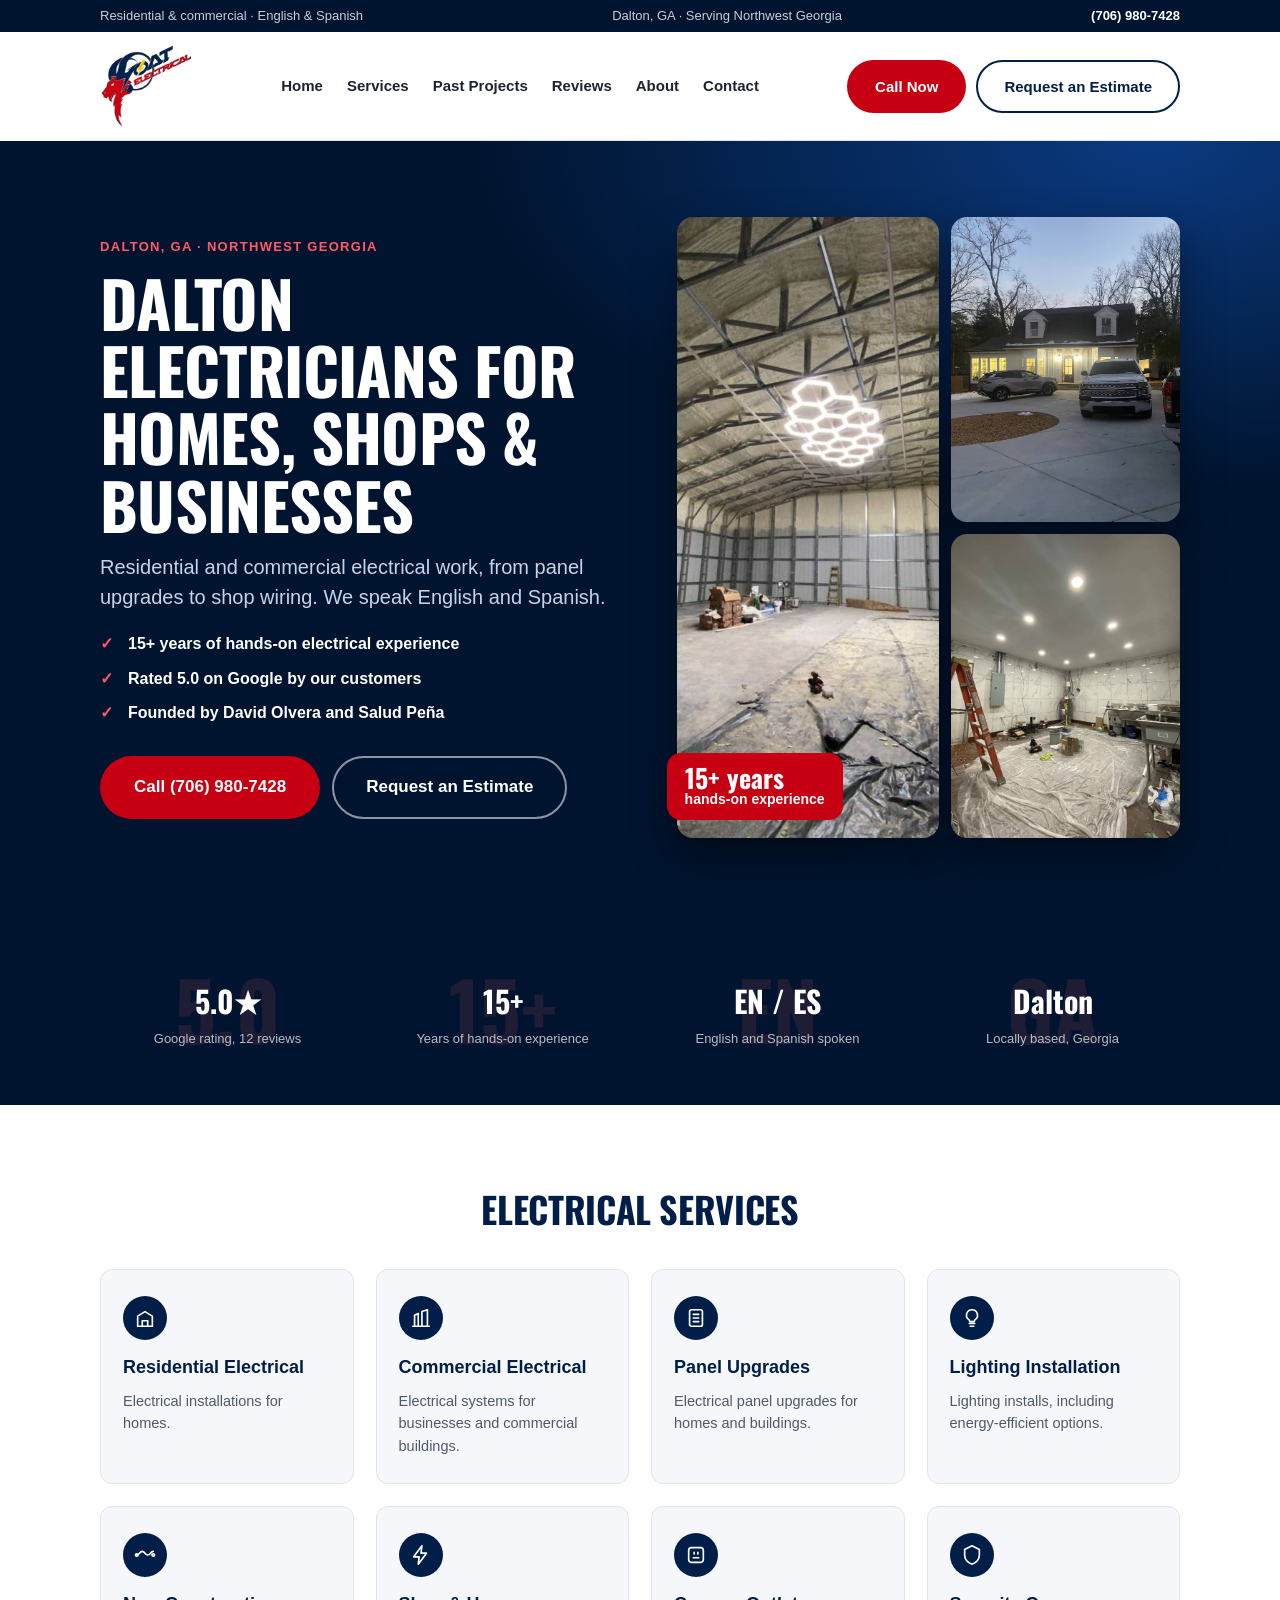
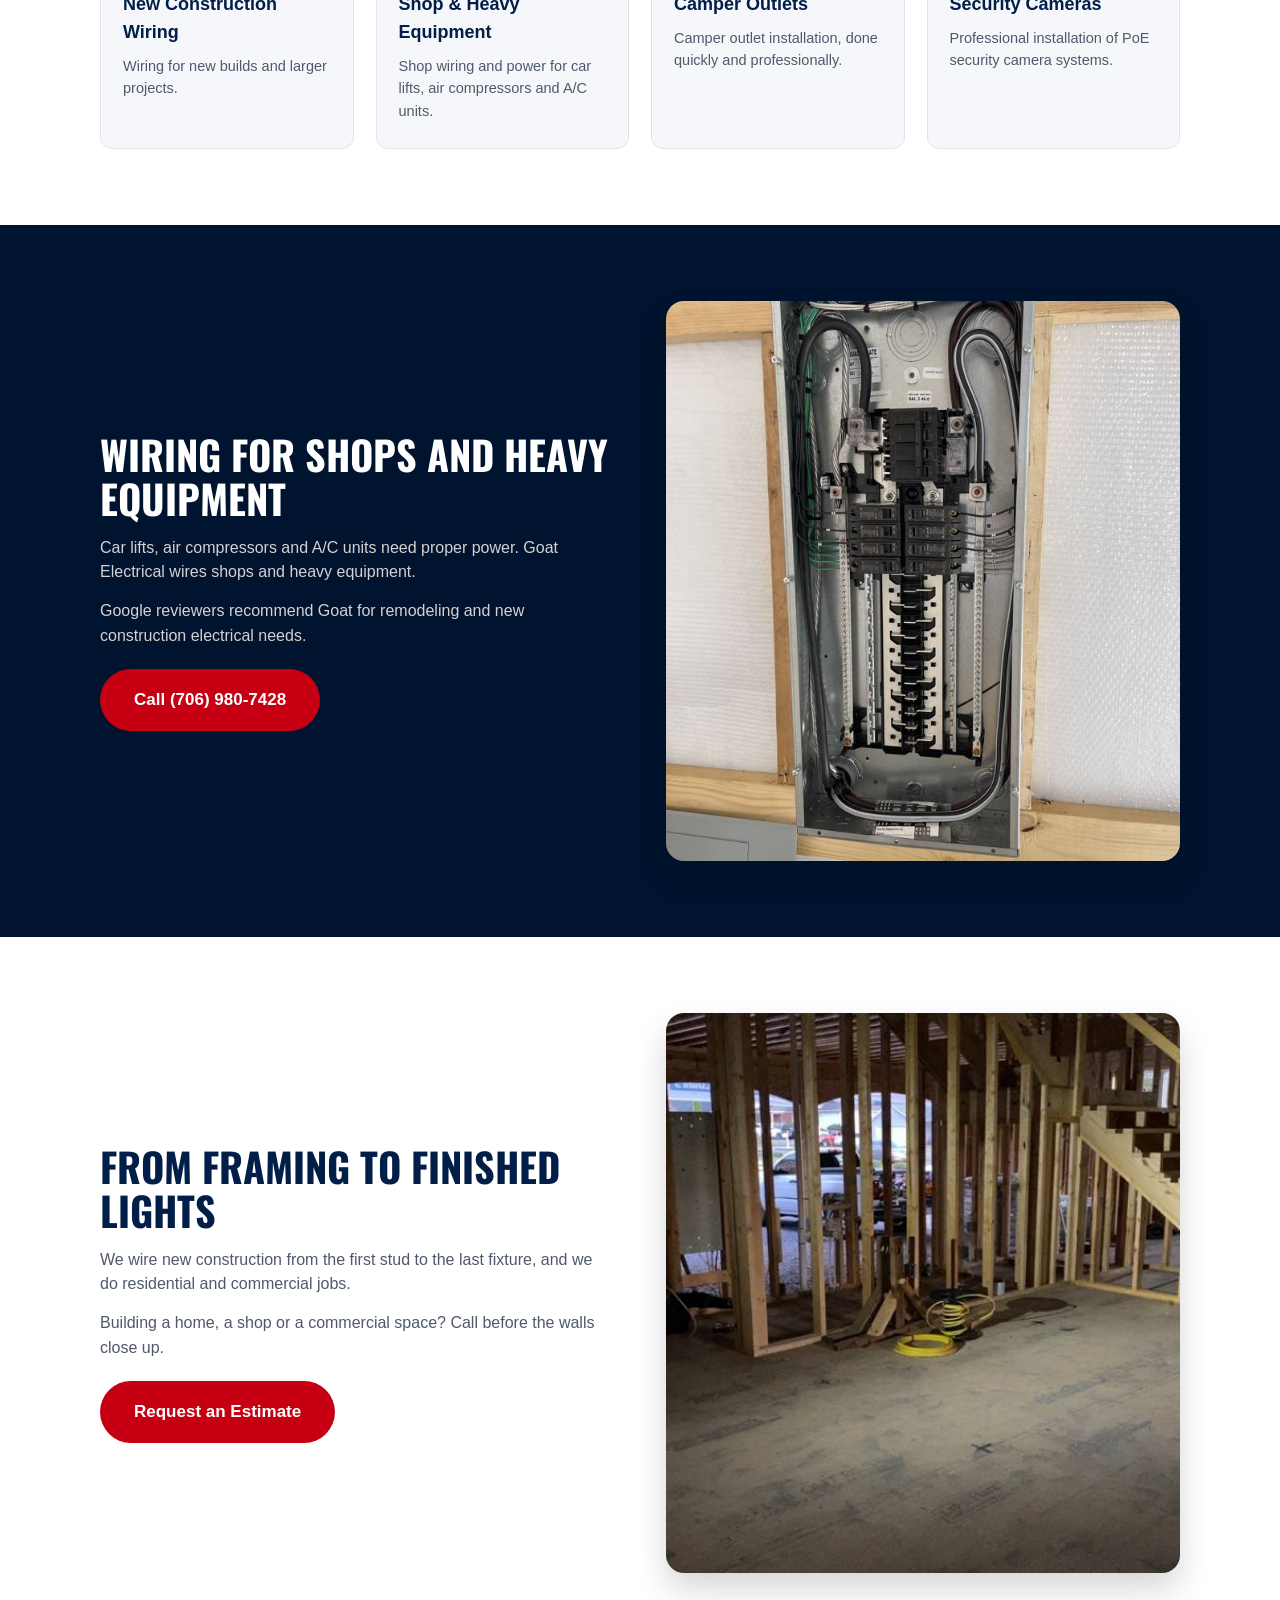
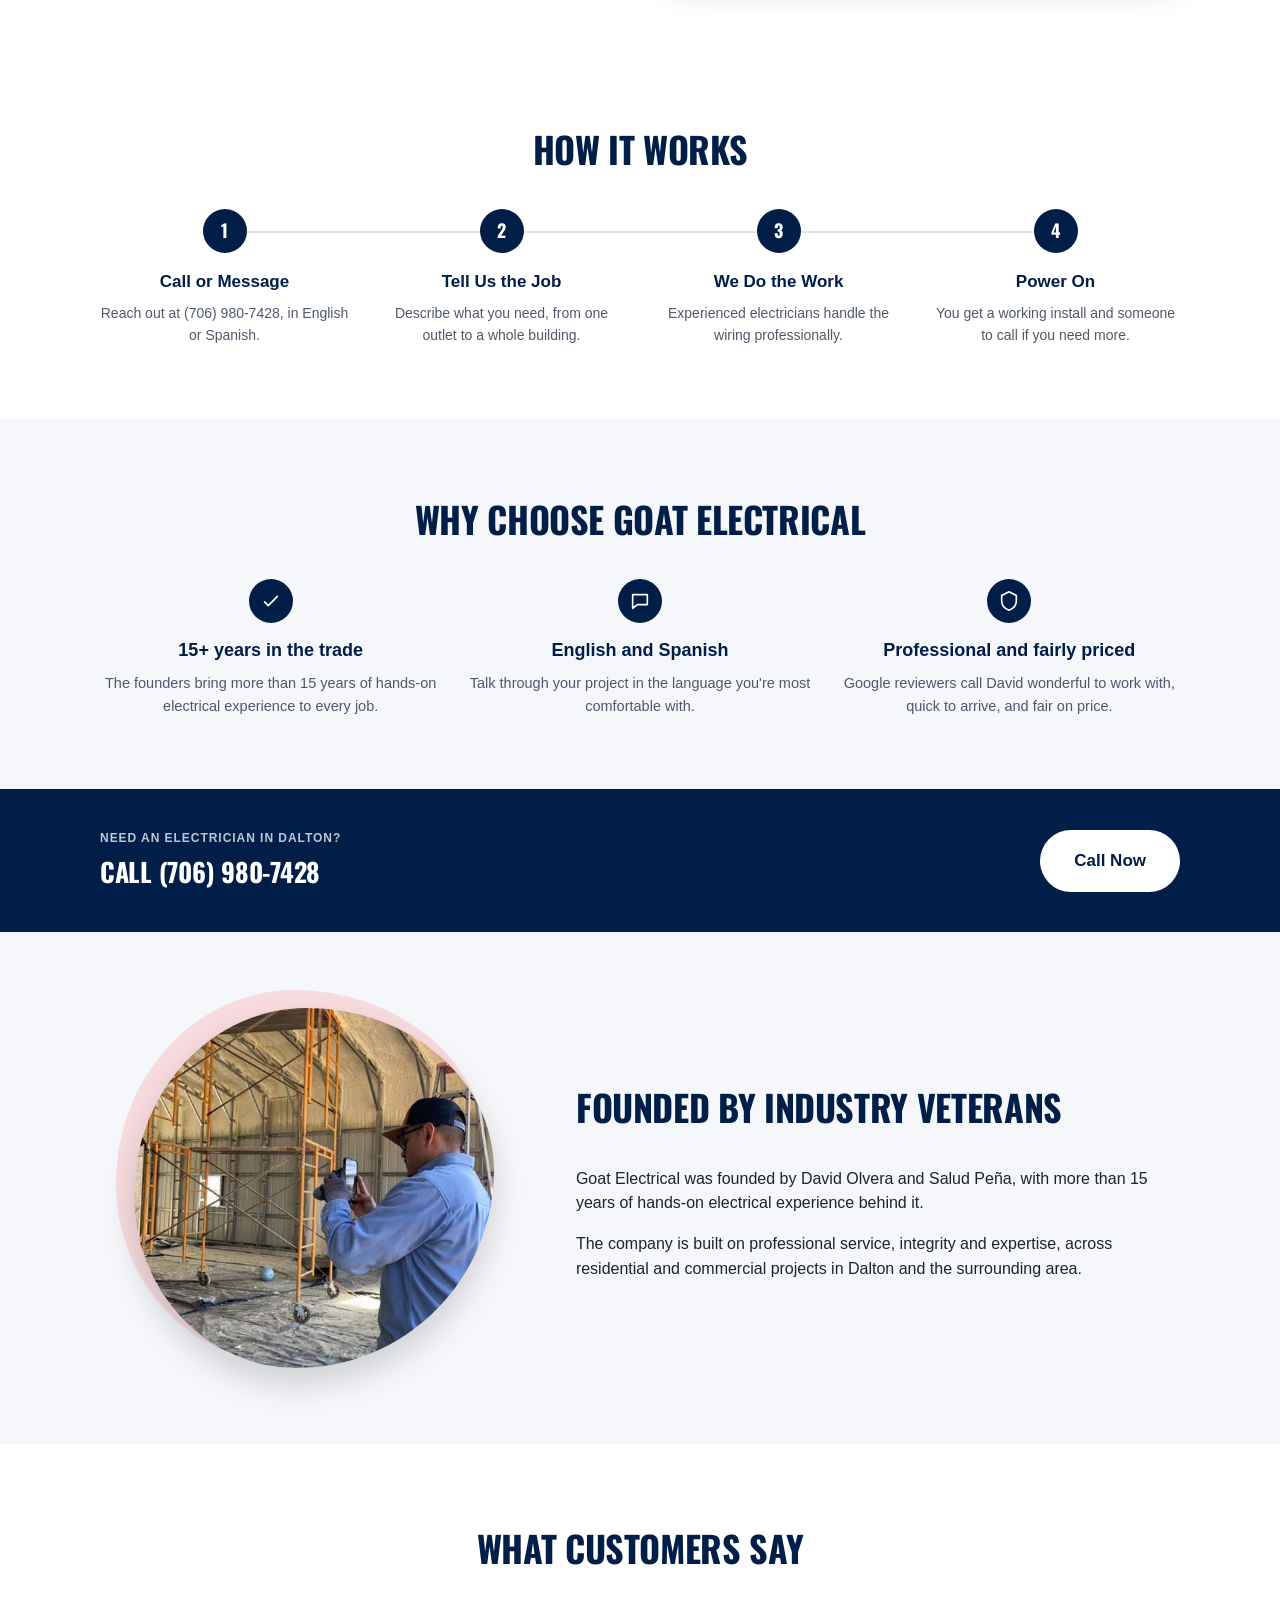
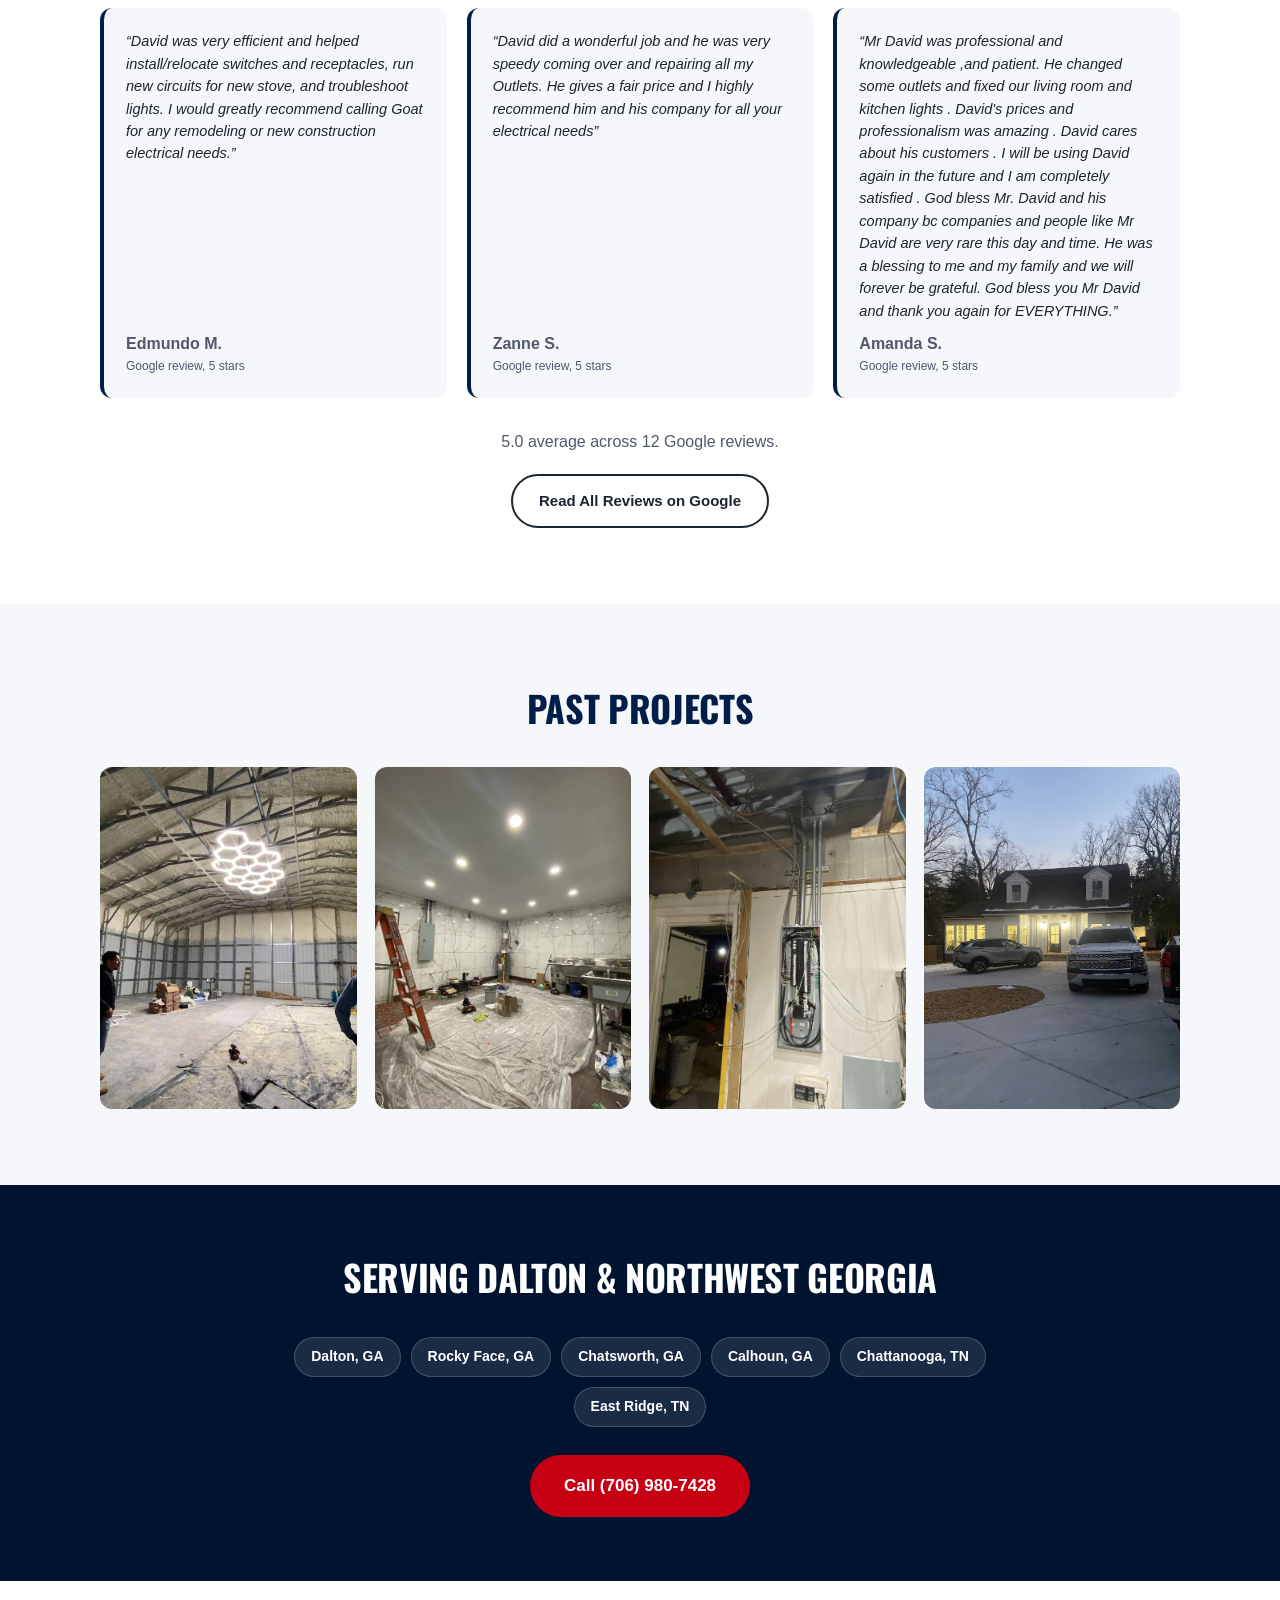
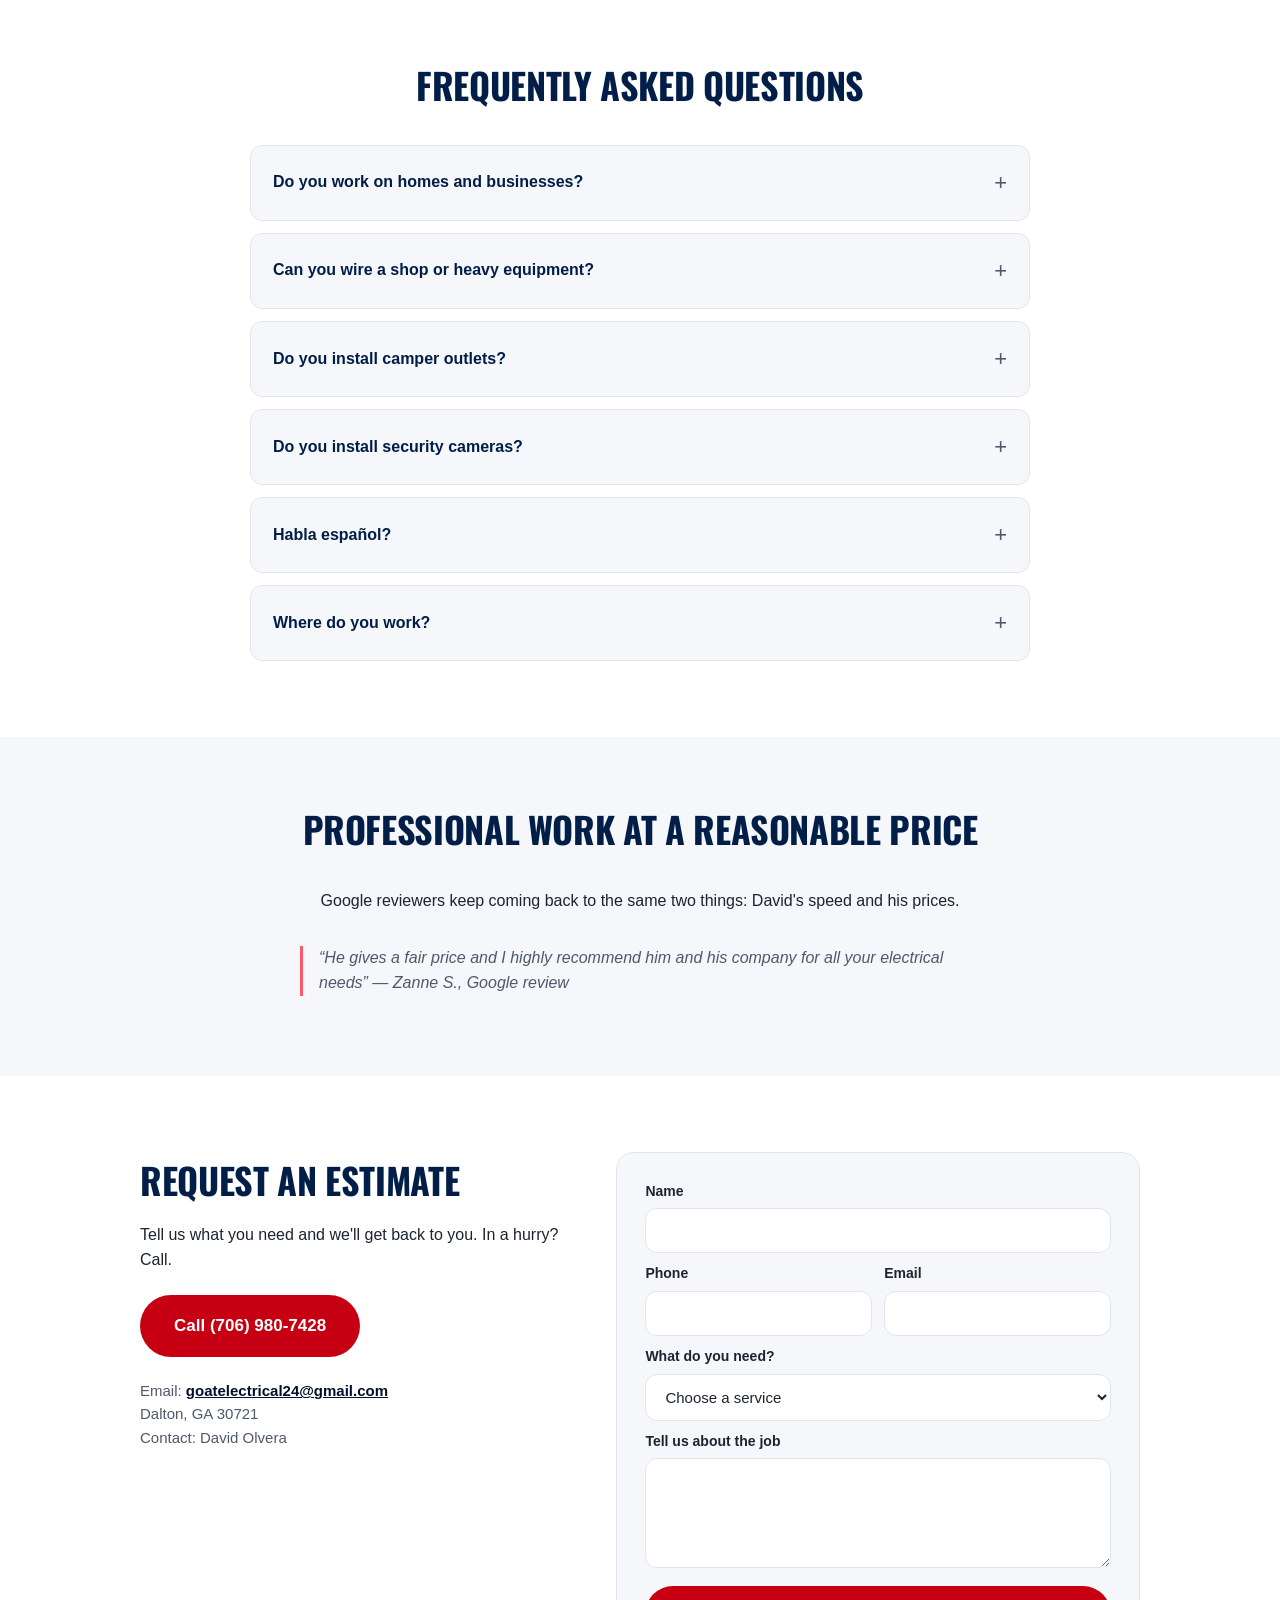
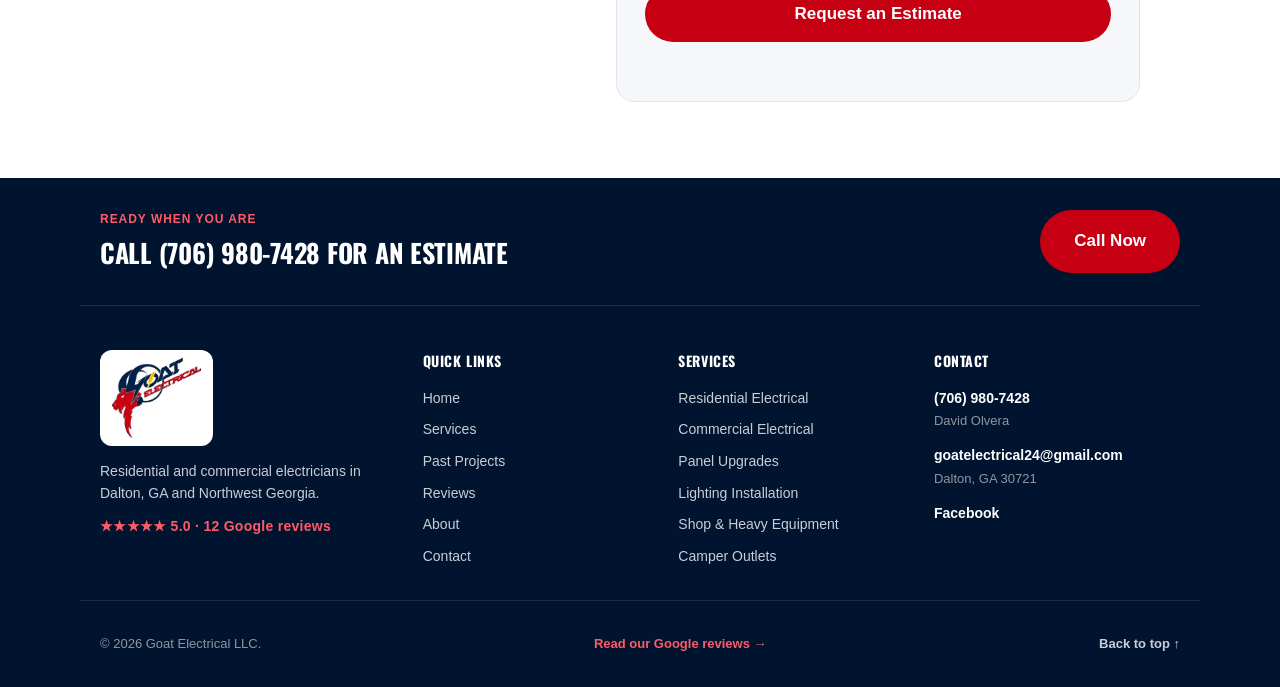
==== index.src.html @ 51638b61 "Free homepage rebuild for Goat Electrical (Dalton, GA) Co-Authored-By: Claude Sonnet 5 <noreply@anth" ====
<!DOCTYPE html>
<html lang="en">
<head>
<meta charset="UTF-8">
<meta name="viewport" content="width=device-width, initial-scale=1.0">
<title>Electrician in Dalton, GA | Goat Electrical</title>
<meta name="description" content="Residential and commercial electricians in Dalton, GA. Panel upgrades, shop wiring, lighting, camper outlets and more. English and Spanish. Call (706) 980-7428.">
<meta name="robots" content="index, follow">
<meta name="theme-color" content="#001e48">
<meta property="og:type" content="website">
<meta property="og:site_name" content="Goat Electrical">
<meta property="og:title" content="Electrician in Dalton, GA | Goat Electrical">
<meta property="og:description" content="Residential and commercial electrical work across Northwest Georgia, from panel upgrades to shop wiring. English and Spanish.">
<meta property="og:locale" content="en_US">
<meta name="twitter:card" content="summary_large_image">
<meta name="twitter:title" content="Electrician in Dalton, GA | Goat Electrical">
<meta name="twitter:description" content="Panel upgrades, shop wiring, lighting and camper outlets in Dalton, GA. Call (706) 980-7428.">
<!-- TODO before launch: add <link rel="canonical">, og:url, and og:image / twitter:image once the live domain and a hosted preview image exist. -->
<link rel="icon" href="data:image/svg+xml,%3Csvg xmlns='http://www.w3.org/2000/svg' viewBox='0 0 24 24'%3E%3Crect width='24' height='24' rx='5' fill='%23001e48'/%3E%3Cpath fill='%23c60012' d='M13.5 3 6 13.5h5L10 21l8-11h-5.2z'/%3E%3C/svg%3E">
<link rel="preconnect" href="https://fonts.googleapis.com">
<link rel="preconnect" href="https://fonts.gstatic.com" crossorigin>
<link href="https://fonts.googleapis.com/css2?family=Oswald:wght@500;700&display=swap" rel="stylesheet">
<link rel="stylesheet" href="styles.css">
<script type="application/ld+json">
{
  "@context": "https://schema.org",
  "@type": "Electrician",
  "name": "Goat Electrical LLC",
  "telephone": "+1-706-980-7428",
  "email": "goatelectrical24@gmail.com",
  "address": { "@type": "PostalAddress", "addressLocality": "Dalton", "addressRegion": "GA", "postalCode": "30721", "addressCountry": "US" },
  "areaServed": ["Dalton, GA", "Chatsworth, GA", "Calhoun, GA", "Rocky Face, GA", "Chattanooga, TN", "East Ridge, TN"],
  "founder": [{ "@type": "Person", "name": "David Olvera" }, { "@type": "Person", "name": "Salud Peña" }],
  "knowsLanguage": ["en", "es"],
  "sameAs": ["https://www.facebook.com/p/Goat-Electrical-61579365080528/"],
  "aggregateRating": { "@type": "AggregateRating", "ratingValue": "5.0", "reviewCount": "12", "bestRating": "5" },
  "review": [
    { "@type": "Review", "author": { "@type": "Person", "name": "Edmundo Miranda" }, "reviewRating": { "@type": "Rating", "ratingValue": "5" }, "reviewBody": "David was very efficient and helped install/relocate switches and receptacles, run new circuits for new stove, and troubleshoot lights. I would greatly recommend calling Goat for any remodeling or new construction electrical needs." },
    { "@type": "Review", "author": { "@type": "Person", "name": "Zanne Stone" }, "reviewRating": { "@type": "Rating", "ratingValue": "5" }, "reviewBody": "David did a wonderful job and he was very speedy coming over and repairing all my Outlets. He gives a fair price and I highly recommend him and his company for all your electrical needs" },
    { "@type": "Review", "author": { "@type": "Person", "name": "Amanda Stafford" }, "reviewRating": { "@type": "Rating", "ratingValue": "5" }, "reviewBody": "Mr David was professional and knowledgeable ,and patient. He changed some outlets and fixed our living room and kitchen lights . David's prices and professionalism was amazing . David cares about his customers . I will be using David again in the future and I am completely satisfied . God bless Mr. David and his company bc companies and people like Mr David are very rare this day and time. He was a blessing to me and my family and we will forever be grateful. God bless you Mr David and thank you again for EVERYTHING." }
  ]
}
</script>
</head>
<body>

<a class="skip-link" href="#main">Skip to main content</a>

<header class="site-header" id="site-header">
  <div class="topbar">
    <div class="wrap topbar-inner">
      <span class="topbar-item">Residential &amp; commercial &middot; English &amp; Spanish</span>
      <span class="topbar-item">Dalton, GA &middot; Serving Northwest Georgia</span>
      <a class="topbar-item topbar-phone" href="tel:+17069807428">(706) 980-7428</a>
    </div>
  </div>
  <div class="wrap main-nav">
    <a class="logo" href="#main" aria-label="Goat Electrical, home">
      <img src="assets/logo.jpg" width="520" height="469" alt="Goat Electrical logo">
    </a>
    <nav aria-label="Primary">
      <ul class="nav-links">
        <li><a href="#main">Home</a></li>
        <li><a href="#services">Services</a></li>
        <li><a href="#work">Past Projects</a></li>
        <li><a href="#reviews">Reviews</a></li>
        <li><a href="#about">About</a></li>
        <li><a href="#contact">Contact</a></li>
      </ul>
    </nav>
    <div class="nav-ctas">
      <a class="btn btn-primary" href="tel:+17069807428">Call Now</a>
      <a class="btn btn-outline" href="#contact">Request an Estimate</a>
    </div>
    <button type="button" class="menu-toggle" id="menu-toggle" aria-expanded="false" aria-controls="mobile-menu" aria-label="Open menu">
      <span></span><span></span><span></span>
    </button>
    <div class="mobile-menu" id="mobile-menu">
      <ul class="mobile-menu-links">
        <li><a href="#main">Home</a></li>
        <li><a href="#services">Services</a></li>
        <li><a href="#work">Past Projects</a></li>
        <li><a href="#reviews">Reviews</a></li>
        <li><a href="#about">About</a></li>
        <li><a href="#contact">Contact</a></li>
      </ul>
      <div class="mobile-menu-ctas">
        <a class="btn btn-primary" href="tel:+17069807428">Call Now</a>
        <a class="btn btn-outline" href="#contact">Request an Estimate</a>
      </div>
    </div>
  </div>
</header>

<main id="main">

  <section class="hero">
    <div class="wrap hero-inner">
      <div class="hero-copy">
        <p class="eyebrow">Dalton, GA &middot; Northwest Georgia</p>
        <h1>Dalton Electricians for Homes, Shops &amp; Businesses <span class="h1-sub">Residential and commercial electrical work, from panel upgrades to shop wiring. We speak English and Spanish.</span></h1>
        <ul class="trust-bullets">
          <li>15+ years of hands-on electrical experience</li>
          <li>Rated 5.0 on Google by our customers</li>
          <li>Founded by David Olvera and Salud Peña</li>
        </ul>
        <div class="hero-ctas">
          <a class="btn btn-accent btn-lg" href="tel:+17069807428">Call (706) 980-7428</a>
          <a class="btn btn-outline btn-lg" href="#contact">Request an Estimate</a>
        </div>
      </div>
      <div class="hero-media">
        <!-- Photos from the business's own website (goatelectrical.net). -->
        <div class="triptych">
          <img src="assets/hero-hex-lights.jpg" width="450" height="800" fetchpriority="high" alt="Large steel-framed building with a hexagon LED light fixture hanging from the ceiling">
          <img src="assets/hero-house.jpg" width="450" height="600" alt="House lit up at dusk with vehicles in the driveway">
          <img src="assets/hero-recessed.jpg" width="450" height="600" alt="Newly finished room with a row of recessed ceiling lights">
        </div>
        <div class="hero-badge"><span>15+ years</span>hands-on experience</div>
      </div>
    </div>
  </section>

  <section class="stats-bar" aria-label="Trust indicators">
    <div class="wrap stats-grid">
      <div class="stat reveal" data-ghost="5.0">
        <span class="stat-value">5.0&#9733;</span>
        <span class="stat-label">Google rating, 12 reviews</span>
      </div>
      <div class="stat reveal" data-ghost="15+">
        <span class="stat-value">15+</span>
        <span class="stat-label">Years of hands-on experience</span>
      </div>
      <div class="stat reveal" data-ghost="EN">
        <span class="stat-value">EN / ES</span>
        <span class="stat-label">English and Spanish spoken</span>
      </div>
      <div class="stat reveal" data-ghost="GA">
        <span class="stat-value">Dalton</span>
        <span class="stat-label">Locally based, Georgia</span>
      </div>
    </div>
  </section>

  <section id="services" class="services">
    <div class="wrap">
      <h2 class="reveal">Electrical Services</h2>
      <div class="services-grid four">
        <div class="service-card reveal">
          <span class="service-icon" aria-hidden="true"><svg viewBox="0 0 24 24" stroke-width="1.8"><path d="M4 21V10l8-5 8 5v11" stroke-linecap="round" stroke-linejoin="round"/><path d="M9 21v-6h6v6M4 21h16" stroke-linecap="round" stroke-linejoin="round"/></svg></span>
          <h3>Residential Electrical</h3>
          <p>Electrical installations for homes.</p>
        </div>
        <div class="service-card reveal">
          <span class="service-icon" aria-hidden="true"><svg viewBox="0 0 24 24" stroke-width="1.8"><path d="M3 21h18M5 21V9l4-2v14M13 21V5l6-2v18M9 12h.01M9 16h.01" stroke-linecap="round" stroke-linejoin="round"/></svg></span>
          <h3>Commercial Electrical</h3>
          <p>Electrical systems for businesses and commercial buildings.</p>
        </div>
        <div class="service-card reveal">
          <span class="service-icon" aria-hidden="true"><svg viewBox="0 0 24 24" stroke-width="1.8"><rect x="5" y="3" width="14" height="18" rx="2"/><path d="M9 8h6M9 12h6M9 16h6" stroke-linecap="round"/></svg></span>
          <h3>Panel Upgrades</h3>
          <p>Electrical panel upgrades for homes and buildings.</p>
        </div>
        <div class="service-card reveal">
          <span class="service-icon" aria-hidden="true"><svg viewBox="0 0 24 24" stroke-width="1.8"><path d="M9 18h6M10 21h4M12 3a6 6 0 0 0-3.6 10.8c.6.45 1.1 1.2 1.2 2.2h4.8c.1-1 .6-1.75 1.2-2.2A6 6 0 0 0 12 3Z" stroke-linecap="round" stroke-linejoin="round"/></svg></span>
          <h3>Lighting Installation</h3>
          <p>Lighting installs, including energy-efficient options.</p>
        </div>
        <div class="service-card reveal">
          <span class="service-icon" aria-hidden="true"><svg viewBox="0 0 24 24" stroke-width="1.8"><path d="M3 12c3 0 3-4 6-4s3 4 6 4 3-4 6-4" stroke-linecap="round" stroke-linejoin="round"/><circle cx="3" cy="12" r="1.4"/><circle cx="21" cy="12" r="1.4"/></svg></span>
          <h3>New Construction Wiring</h3>
          <p>Wiring for new builds and larger projects.</p>
        </div>
        <div class="service-card reveal">
          <span class="service-icon" aria-hidden="true"><svg viewBox="0 0 24 24" stroke-width="1.8"><path d="M13 2 4 14h6l-1 8 9-12h-6l1-8z" stroke-linecap="round" stroke-linejoin="round"/></svg></span>
          <h3>Shop &amp; Heavy Equipment</h3>
          <p>Shop wiring and power for car lifts, air compressors and A/C units.</p>
        </div>
        <div class="service-card reveal">
          <span class="service-icon" aria-hidden="true"><svg viewBox="0 0 24 24" stroke-width="1.8"><rect x="4" y="4" width="16" height="16" rx="3"/><path d="M10 9v2M14 9v2M9 15h6" stroke-linecap="round"/></svg></span>
          <h3>Camper Outlets</h3>
          <p>Camper outlet installation, done quickly and professionally.</p>
        </div>
        <div class="service-card reveal">
          <span class="service-icon" aria-hidden="true"><svg viewBox="0 0 24 24" stroke-width="1.8"><path d="M12 2 4 6v6c0 5 3.4 8.4 8 10 4.6-1.6 8-5 8-10V6l-8-4Z" stroke-linejoin="round"/></svg></span>
          <h3>Security Cameras</h3>
          <p>Professional installation of PoE security camera systems.</p>
        </div>
      </div>
    </div>
  </section>

  <section class="feature dark">
    <div class="wrap feature-inner">
      <div class="reveal">
        <h2>Wiring for shops and heavy equipment</h2>
        <p>Car lifts, air compressors and A/C units need proper power. Goat Electrical wires shops and heavy equipment.</p>
        <p>Google reviewers recommend Goat for remodeling and new construction electrical needs.</p>
        <a class="btn btn-accent btn-lg" href="tel:+17069807428">Call (706) 980-7428</a>
      </div>
      <div class="feature-media reveal">
        <img class="photo" src="assets/panel.jpg" width="450" height="600" alt="Opened electrical panel with organized wiring mounted on wood framing" loading="lazy">
      </div>
    </div>
  </section>

  <section class="feature flip">
    <div class="wrap feature-inner">
      <div class="reveal">
        <h2>From framing to finished lights</h2>
        <p>We wire new construction from the first stud to the last fixture, and we do residential and commercial jobs.</p>
        <p>Building a home, a shop or a commercial space? Call before the walls close up.</p>
        <a class="btn btn-primary btn-lg" href="#contact">Request an Estimate</a>
      </div>
      <div class="feature-media reveal">
        <img class="photo" src="assets/framing.jpg" width="450" height="800" alt="Open wood framing of a new building before electrical and drywall" loading="lazy">
      </div>
    </div>
  </section>

  <section class="process">
    <div class="wrap">
      <h2 class="reveal">How It Works</h2>
      <div class="process-grid">
        <div class="process-step reveal">
          <span class="process-num">1</span>
          <h3>Call or Message</h3>
          <p>Reach out at (706) 980-7428, in English or Spanish.</p>
        </div>
        <div class="process-step reveal">
          <span class="process-num">2</span>
          <h3>Tell Us the Job</h3>
          <p>Describe what you need, from one outlet to a whole building.</p>
        </div>
        <div class="process-step reveal">
          <span class="process-num">3</span>
          <h3>We Do the Work</h3>
          <p>Experienced electricians handle the wiring professionally.</p>
        </div>
        <div class="process-step reveal">
          <span class="process-num">4</span>
          <h3>Power On</h3>
          <p>You get a working install and someone to call if you need more.</p>
        </div>
      </div>
    </div>
  </section>

  <section class="why-us">
    <div class="wrap">
      <h2 class="reveal">Why Choose Goat Electrical</h2>
      <div class="why-us-grid">
        <div class="why-us-item reveal">
          <span class="service-icon" aria-hidden="true"><svg viewBox="0 0 24 24" stroke-width="1.8"><path d="m5 13 4 4L19 7" stroke-linecap="round" stroke-linejoin="round"/></svg></span>
          <h3>15+ years in the trade</h3>
          <p>The founders bring more than 15 years of hands-on electrical experience to every job.</p>
        </div>
        <div class="why-us-item reveal">
          <span class="service-icon" aria-hidden="true"><svg viewBox="0 0 24 24" stroke-width="1.8"><path d="M4 5h16v11H9l-5 4V5Z" stroke-linejoin="round"/></svg></span>
          <h3>English and Spanish</h3>
          <p>Talk through your project in the language you're most comfortable with.</p>
        </div>
        <div class="why-us-item reveal">
          <span class="service-icon" aria-hidden="true"><svg viewBox="0 0 24 24" stroke-width="1.8"><path d="M12 2 4 6v6c0 5 3.4 8.4 8 10 4.6-1.6 8-5 8-10V6l-8-4Z" stroke-linejoin="round"/></svg></span>
          <h3>Professional and fairly priced</h3>
          <p>Google reviewers call David wonderful to work with, quick to arrive, and fair on price.</p>
        </div>
      </div>
    </div>
  </section>

  <section class="cta-banner">
    <div class="wrap cta-banner-inner">
      <div>
        <p class="cta-banner-eyebrow">Need an electrician in Dalton?</p>
        <h3>Call (706) 980-7428</h3>
      </div>
      <a class="btn btn-primary btn-lg" href="tel:+17069807428">Call Now</a>
    </div>
  </section>

  <section id="about" class="about">
    <div class="wrap about-inner">
      <div class="about-media">
        <img class="stock-photo" src="assets/worker.jpg" width="450" height="800" alt="Electrician in a blue work shirt taking a photo inside a large steel building under construction" loading="lazy">
      </div>
      <div class="about-copy reveal">
        <h2>Founded by industry veterans</h2>
        <p>Goat Electrical was founded by David Olvera and Salud Peña, with more than 15 years of hands-on electrical experience behind it.</p>
        <p>The company is built on professional service, integrity and expertise, across residential and commercial projects in Dalton and the surrounding area.</p>
      </div>
    </div>
  </section>

  <section id="reviews" class="testimonials">
    <div class="wrap">
      <h2 class="reveal">What Customers Say</h2>
      <div class="testimonial-grid">
        <blockquote class="testimonial reveal">
          <p>&ldquo;David was very efficient and helped install/relocate switches and receptacles, run new circuits for new stove, and troubleshoot lights. I would greatly recommend calling Goat for any remodeling or new construction electrical needs.&rdquo;</p>
          <cite>Edmundo M. <span>Google review, 5 stars</span></cite>
        </blockquote>
        <blockquote class="testimonial reveal">
          <p>&ldquo;David did a wonderful job and he was very speedy coming over and repairing all my Outlets. He gives a fair price and I highly recommend him and his company for all your electrical needs&rdquo;</p>
          <cite>Zanne S. <span>Google review, 5 stars</span></cite>
        </blockquote>
        <blockquote class="testimonial reveal">
          <p>&ldquo;Mr David was professional and knowledgeable ,and patient. He changed some outlets and fixed our living room and kitchen lights . David's prices and professionalism was amazing . David cares about his customers . I will be using David again in the future and I am completely satisfied . God bless Mr. David and his company bc companies and people like Mr David are very rare this day and time. He was a blessing to me and my family and we will forever be grateful. God bless you Mr David and thank you again for EVERYTHING.&rdquo;</p>
          <cite>Amanda S. <span>Google review, 5 stars</span></cite>
        </blockquote>
      </div>
      <p class="reveal" style="margin:0 0 20px;color:var(--color-text-muted)">5.0 average across 12 Google reviews.</p>
      <a class="btn btn-outline" href="https://share.google/ODbseLO0ahwHXa8di" target="_blank" rel="noopener">Read All Reviews on Google</a>
    </div>
  </section>

  <section id="work" class="gallery">
    <div class="wrap">
      <h2 class="reveal">Past Projects</h2>
      <div class="gallery-grid g4" id="gallery">
        <!-- Photos from the business's own website. Add newer job photos as they come in. -->
        <button type="button" class="gallery-btn reveal" aria-label="Enlarge photo: hexagon LED lighting in a steel building"><img src="assets/hero-hex-lights.jpg" width="450" height="800" alt="Large steel-framed building with a hexagon LED light fixture hanging from the ceiling" loading="lazy"></button>
        <button type="button" class="gallery-btn reveal" aria-label="Enlarge photo: recessed lighting in a finished room"><img src="assets/hero-recessed.jpg" width="450" height="600" alt="Newly finished room with a row of recessed ceiling lights" loading="lazy"></button>
        <button type="button" class="gallery-btn reveal" aria-label="Enlarge photo: electrical panel with conduit"><img src="assets/panel-conduit.jpg" width="450" height="600" alt="Electrical panel with conduit runs on a wall in a building under construction" loading="lazy"></button>
        <button type="button" class="gallery-btn reveal" aria-label="Enlarge photo: house lit at dusk"><img src="assets/hero-house.jpg" width="450" height="600" alt="House lit up at dusk with vehicles in the driveway" loading="lazy"></button>
      </div>
    </div>
  </section>

  <section id="service-area" class="service-area">
    <div class="wrap">
      <h2 class="reveal">Serving Dalton &amp; Northwest Georgia</h2>
      <ul class="area-list">
        <li>Dalton, GA</li>
        <li>Rocky Face, GA</li>
        <li>Chatsworth, GA</li>
        <li>Calhoun, GA</li>
        <li>Chattanooga, TN</li>
        <li>East Ridge, TN</li>
      </ul>
      <a class="btn btn-accent btn-lg" href="tel:+17069807428">Call (706) 980-7428</a>
    </div>
  </section>

  <section class="faq">
    <div class="wrap">
      <h2 class="reveal">Frequently Asked Questions</h2>
      <div class="faq-list">
        <details class="faq-item reveal">
          <summary>Do you work on homes and businesses?</summary>
          <p>Yes. Goat Electrical does both residential and commercial electrical work.</p>
        </details>
        <details class="faq-item reveal">
          <summary>Can you wire a shop or heavy equipment?</summary>
          <p>Yes. We wire shops and heavy equipment such as car lifts, air compressors and A/C units.</p>
        </details>
        <details class="faq-item reveal">
          <summary>Do you install camper outlets?</summary>
          <p>Yes. Camper outlet installation is one of our services.</p>
        </details>
        <details class="faq-item reveal">
          <summary>Do you install security cameras?</summary>
          <p>Yes. We install PoE (Power over Ethernet) security camera systems, which give the cameras steady power and a solid network connection.</p>
        </details>
        <details class="faq-item reveal">
          <summary>Habla espa&ntilde;ol?</summary>
          <p>S&iacute;. We speak English and Spanish. Call (706) 980-7428.</p>
        </details>
        <details class="faq-item reveal">
          <summary>Where do you work?</summary>
          <p>We're based in Dalton, GA and serve Northwest Georgia, including Rocky Face, Chatsworth and Calhoun, plus Chattanooga and East Ridge in Tennessee.</p>
        </details>
      </div>
    </div>
  </section>

  <section class="guarantee">
    <div class="wrap guarantee-inner">
      <h2 class="reveal">Professional work at a reasonable price</h2>
      <p>Google reviewers keep coming back to the same two things: David's speed and his prices.</p>
      <blockquote>&ldquo;He gives a fair price and I highly recommend him and his company for all your electrical needs&rdquo; &mdash; Zanne S., Google review</blockquote>
    </div>
  </section>

  <section id="contact" class="contact">
    <div class="wrap contact-wrap">
      <div class="contact-info reveal">
        <h2>Request an Estimate</h2>
        <p>Tell us what you need and we'll get back to you. In a hurry? Call.</p>
        <div class="contact-actions">
          <a class="btn btn-primary btn-lg" href="tel:+17069807428">Call (706) 980-7428</a>
        </div>
        <p class="contact-lines">Email: <a href="mailto:goatelectrical24@gmail.com">goatelectrical24@gmail.com</a><br>Dalton, GA 30721<br>Contact: David Olvera</p>
      </div>
      <!-- The form opens the visitor's email app with a pre-filled message to the business.
           TODO before launch: point it at a real form endpoint so leads arrive without the visitor's email app. -->
      <form class="contact-form reveal" id="estimate-form" aria-label="Request an estimate" novalidate>
        <label for="f-name">Name</label>
        <input id="f-name" type="text" name="name" autocomplete="name" required>
        <div class="form-row">
          <div>
            <label for="f-phone">Phone</label>
            <input id="f-phone" type="tel" name="phone" autocomplete="tel" required>
          </div>
          <div>
            <label for="f-email">Email</label>
            <input id="f-email" type="email" name="email" autocomplete="email" required>
          </div>
        </div>
        <label for="f-service">What do you need?</label>
        <select id="f-service" name="service">
          <option value="">Choose a service</option>
          <option>Residential electrical</option>
          <option>Commercial electrical</option>
          <option>Panel upgrade</option>
          <option>Lighting installation</option>
          <option>New construction wiring</option>
          <option>Shop or heavy equipment wiring</option>
          <option>Camper outlet</option>
          <option>Security cameras</option>
          <option>Something else</option>
        </select>
        <label for="f-message">Tell us about the job</label>
        <textarea id="f-message" name="message"></textarea>
        <button type="submit" class="btn btn-primary btn-lg">Request an Estimate</button>
        <p class="form-note" id="form-note" role="status" aria-live="polite"></p>
      </form>
    </div>
  </section>

</main>

<footer class="site-footer">
  <div class="wrap footer-cta">
    <div>
      <p class="footer-cta-eyebrow">Ready when you are</p>
      <h3>Call (706) 980-7428 for an estimate</h3>
    </div>
    <a class="btn btn-accent btn-lg" href="tel:+17069807428">Call Now</a>
  </div>

  <div class="wrap footer-grid">
    <div class="footer-col footer-brand">
      <div class="footer-logo"><img src="assets/logo.jpg" width="520" height="469" alt="Goat Electrical logo"></div>
      <p>Residential and commercial electricians in Dalton, GA and Northwest Georgia.</p>
      <p class="footer-rating"><a href="https://share.google/ODbseLO0ahwHXa8di" target="_blank" rel="noopener">&#9733;&#9733;&#9733;&#9733;&#9733; 5.0 &middot; 12 Google reviews</a></p>
    </div>

    <div class="footer-col">
      <h4>Quick Links</h4>
      <ul>
        <li><a href="#main">Home</a></li>
        <li><a href="#services">Services</a></li>
        <li><a href="#work">Past Projects</a></li>
        <li><a href="#reviews">Reviews</a></li>
        <li><a href="#about">About</a></li>
        <li><a href="#contact">Contact</a></li>
      </ul>
    </div>

    <div class="footer-col">
      <h4>Services</h4>
      <ul>
        <li><a href="#services">Residential Electrical</a></li>
        <li><a href="#services">Commercial Electrical</a></li>
        <li><a href="#services">Panel Upgrades</a></li>
        <li><a href="#services">Lighting Installation</a></li>
        <li><a href="#services">Shop &amp; Heavy Equipment</a></li>
        <li><a href="#services">Camper Outlets</a></li>
      </ul>
    </div>

    <div class="footer-col">
      <h4>Contact</h4>
      <p class="contact-line">
        <a href="tel:+17069807428">(706) 980-7428</a>
        <span class="muted">David Olvera</span>
      </p>
      <p class="contact-line">
        <a href="mailto:goatelectrical24@gmail.com">goatelectrical24@gmail.com</a>
        <span class="muted">Dalton, GA 30721</span>
      </p>
      <p class="contact-line"><a href="https://www.facebook.com/p/Goat-Electrical-61579365080528/" target="_blank" rel="noopener">Facebook</a></p>
    </div>
  </div>

  <div class="wrap footer-bottom">
    <p>&copy; <span id="footer-year"></span> Goat Electrical LLC.</p>
    <a class="google-reviews-link" href="https://share.google/ODbseLO0ahwHXa8di" target="_blank" rel="noopener">Read our Google reviews &rarr;</a>
    <a class="back-to-top" href="#main">Back to top &uarr;</a>
  </div>
</footer>

<a class="sticky-cta" href="tel:+17069807428" aria-label="Call Goat Electrical now">Call Now</a>

<div class="lightbox" id="lightbox" role="dialog" aria-modal="true" aria-label="Photo viewer" hidden>
  <button type="button" class="lb-btn lb-close" id="lb-close" aria-label="Close photo viewer">&times;</button>
  <button type="button" class="lb-btn lb-prev" id="lb-prev" aria-label="Previous photo">&lsaquo;</button>
  <figure>
    <img id="lb-img" src="" alt="">
    <figcaption id="lb-cap"></figcaption>
    <div class="lightbox-count" id="lb-count"></div>
  </figure>
  <button type="button" class="lb-btn lb-next" id="lb-next" aria-label="Next photo">&rsaquo;</button>
</div>

<script>
(function () {
  var yearEl = document.getElementById('footer-year');
  if (yearEl) { yearEl.textContent = new Date().getFullYear(); }

  var menuToggle = document.getElementById('menu-toggle');
  var mobileMenu = document.getElementById('mobile-menu');
  var setMenu = function (open) {
    mobileMenu.classList.toggle('is-open', open);
    menuToggle.setAttribute('aria-expanded', open ? 'true' : 'false');
    menuToggle.setAttribute('aria-label', open ? 'Close menu' : 'Open menu');
  };
  menuToggle.addEventListener('click', function () { setMenu(!mobileMenu.classList.contains('is-open')); });
  mobileMenu.addEventListener('click', function (e) { if (e.target.tagName === 'A') { setMenu(false); } });
  window.addEventListener('resize', function () { if (window.innerWidth > 860) { setMenu(false); } });

  var header = document.getElementById('site-header');
  var onScroll = function () { header.classList.toggle('is-scrolled', window.scrollY > 12); };
  window.addEventListener('scroll', onScroll, { passive: true });
  onScroll();

  var reduceMotion = window.matchMedia('(prefers-reduced-motion: reduce)').matches;
  var revealEls = document.querySelectorAll('.reveal');
  if (reduceMotion || !('IntersectionObserver' in window)) {
    revealEls.forEach(function (el) { el.classList.add('is-visible'); });
  } else {
    var io = new IntersectionObserver(function (entries) {
      entries.forEach(function (entry) {
        if (entry.isIntersecting) { entry.target.classList.add('is-visible'); io.unobserve(entry.target); }
      });
    }, { threshold: 0.15 });
    revealEls.forEach(function (el) { io.observe(el); });
  }

  // Estimate form: opens the visitor's email app with a pre-filled message to the business.
  var TO_EMAIL = 'goatelectrical24@gmail.com';
  var form = document.getElementById('estimate-form');
  var note = document.getElementById('form-note');
  form.addEventListener('submit', function (e) {
    e.preventDefault();
    var f = form.elements;
    var missing = ['name', 'phone', 'email'].filter(function (k) { return !f[k].value.trim(); });
    if (missing.length || !f.email.checkValidity()) {
      note.textContent = 'Please add your name, phone number and a valid email so we can reach you.';
      (missing.length ? f[missing[0]] : f.email).focus();
      return;
    }
    var lines = [
      'Name: ' + f.name.value.trim(),
      'Phone: ' + f.phone.value.trim(),
      'Email: ' + f.email.value.trim(),
      'Service: ' + f.service.value,
      '',
      f.message.value.trim()
    ];
    var url = 'mailto:' + TO_EMAIL + '?subject=' + encodeURIComponent('Estimate Request from ' + f.name.value.trim()) +
      '&body=' + encodeURIComponent(lines.join(String.fromCharCode(10)));
    note.textContent = 'Opening your email app. If nothing opens, call (706) 980-7428.';
    window.location.href = url;
  });

  var thumbs = Array.prototype.slice.call(document.querySelectorAll('#gallery .gallery-btn'));
  var lb = document.getElementById('lightbox');
  var lbImg = document.getElementById('lb-img');
  var lbCap = document.getElementById('lb-cap');
  var lbCount = document.getElementById('lb-count');
  var btnClose = document.getElementById('lb-close');
  var btnPrev = document.getElementById('lb-prev');
  var btnNext = document.getElementById('lb-next');
  var idx = 0, opener = null;
  if (thumbs.length < 2) { btnPrev.style.display = 'none'; btnNext.style.display = 'none'; }
  var show = function (i) {
    idx = (i + thumbs.length) % thumbs.length;
    var img = thumbs[idx].querySelector('img');
    lbImg.src = img.src; lbImg.alt = img.alt; lbCap.textContent = img.alt;
    lbCount.textContent = (idx + 1) + ' / ' + thumbs.length;
  };
  var open = function (i, from) { opener = from; show(i); lb.hidden = false; lb.classList.add('is-open'); btnClose.focus(); };
  var close = function () { lb.classList.remove('is-open'); lb.hidden = true; if (opener) { opener.focus(); } };
  thumbs.forEach(function (t, i) { t.addEventListener('click', function () { open(i, t); }); });
  btnClose.addEventListener('click', close);
  btnPrev.addEventListener('click', function () { show(idx - 1); });
  btnNext.addEventListener('click', function () { show(idx + 1); });
  lb.addEventListener('click', function (e) { if (e.target === lb) { close(); } });
  document.addEventListener('keydown', function (e) {
    if (!lb.classList.contains('is-open')) { return; }
    if (e.key === 'Escape') { close(); }
    else if (e.key === 'ArrowLeft') { show(idx - 1); }
    else if (e.key === 'ArrowRight') { show(idx + 1); }
    else if (e.key === 'Tab') {
      var f = [btnClose, btnPrev, btnNext].filter(function (b) { return b.style.display !== 'none'; });
      var first = f[0], last = f[f.length - 1];
      if (e.shiftKey && document.activeElement === first) { e.preventDefault(); last.focus(); }
      else if (!e.shiftKey && document.activeElement === last) { e.preventDefault(); first.focus(); }
      else if (f.indexOf(document.activeElement) === -1) { e.preventDefault(); first.focus(); }
    }
  });
})();
</script>

</body>
</html>
---- styles.css ----
/* ============ Design tokens ============
   Swap these per-business. Pull the primary/accent from the business's real
   logo/brand if they have one — sample the actual pixel colors (PIL/Pillow)
   rather than eyeballing a hex value, it's consistently more accurate.
   Otherwise this navy/amber pairing reads as "trades/trust" without looking
   like a template. Keep it to ONE dominant accent color doing all the
   CTA/heading work; a second brand color (if any) should stay a sparing
   accent (underlines, stat ghost numerals) rather than a second competing
   button color. Dark sections use a near-black ink rather than a second
   brand color — see "Modern visual design patterns" in references/patterns.md. */
:root {
  --color-primary: #001e48;      /* deep navy — the one accent */
  --color-primary-dark: #000f2b;
  --color-ink: #00142f;          /* near-black — full-bleed section bands */
  --color-accent: #ff5a66;       /* amber — sparing use only (underlines, ghost numerals) */
  --color-accent-dark: #c60012;
  --color-text: #1c2430;
  --color-text-muted: #4f596b;
  --color-bg: #ffffff;
  --color-bg-alt: #f5f7fa;
  --color-border: #e1e5eb;
  --font-body: -apple-system, BlinkMacSystemFont, "Segoe UI", Roboto, Helvetica, Arial, sans-serif;
  --font-heading: "Oswald", var(--font-body);
  --radius: 12px;
  --radius-pill: 999px;
  --shadow: 0 2px 10px rgba(0,0,0,.08);
  --shadow-lift: 0 16px 32px rgba(0,0,0,.16);
}

* { box-sizing: border-box; }
html { scroll-behavior: smooth; }
body {
  margin: 0;
  font-family: var(--font-body);
  color: var(--color-text);
  background: var(--color-bg);
  line-height: 1.55;
}
img { max-width: 100%; display: block; }
a { color: inherit; }
.wrap { max-width: 1120px; margin: 0 auto; padding: 0 20px; }

.skip-link {
  position: absolute; left: -999px; top: 0; background: #fff; color: #000;
  padding: 10px 16px; z-index: 100;
}
.skip-link:focus { left: 10px; top: 10px; }

/* Scroll-reveal: opacity + slight rise, disabled outright for reduced-motion.
   Motion is decoration only — never applied to phone numbers or CTAs. */
.reveal { opacity: 0; transform: translateY(16px); transition: opacity .5s ease, transform .5s ease; }
.reveal.is-visible { opacity: 1; transform: translateY(0); }
@media (prefers-reduced-motion: reduce) {
  .reveal { opacity: 1; transform: none; transition: none; }
}

/* ============ Buttons ============ */
.btn {
  display: inline-block;
  padding: 13px 26px;
  border-radius: var(--radius-pill);
  font-weight: 600;
  text-decoration: none;
  border: 2px solid transparent;
  cursor: pointer;
  font-size: 15px;
  transition: background .15s ease, color .15s ease, border-color .15s ease, transform .15s ease;
}
.btn-primary { background: var(--color-primary); color: #fff; }
.btn-primary:hover { background: var(--color-primary-dark); }
.btn-outline { background: transparent; border-color: currentColor; }
.btn-outline:hover { background: rgba(0,0,0,.05); }
.btn-lg { padding: 16px 32px; font-size: 17px; }

/* ============ Header ============ */
.topbar {
  background: var(--color-ink);
  color: #c9cdd6;
  font-size: 13px;
}
.topbar-inner {
  display: flex; flex-wrap: wrap; gap: 8px 20px;
  justify-content: space-between; align-items: center;
  padding: 6px 20px;
}
.topbar-phone { color: #fff; font-weight: 700; text-decoration: none; }
/* The topbar is sticky-header chrome that eats a disproportionate chunk of a
   phone viewport on every scroll position. The phone number is already a
   persistent nav button and a persistent bottom bar on mobile, so the topbar
   (hours + address) is redundant below this width — drop it to give content
   the room back. */
@media (max-width: 640px) {
  .topbar { display: none; }
}

.main-nav {
  display: flex; align-items: center; justify-content: space-between;
  gap: 16px; padding: 12px 20px;
  background: rgba(255,255,255,.9);
  backdrop-filter: saturate(180%) blur(8px);
  border-bottom: 1px solid var(--color-border);
  transition: padding .2s ease, box-shadow .2s ease;
}
.site-header.is-scrolled .main-nav { padding: 6px 20px; box-shadow: var(--shadow); }
.logo { display: flex; align-items: center; gap: 10px; text-decoration: none; }
.logo-badge {
  width: 60px; height: 60px; border-radius: 50%; overflow: hidden;
  position: relative; flex-shrink: 0; background: #fff;
  box-shadow: inset 0 0 0 1px var(--color-border);
  transition: width .2s ease, height .2s ease;
}
.site-header.is-scrolled .logo-badge { width: 46px; height: 46px; }
.logo-badge img { width: 100%; height: 100%; object-fit: cover; }
.logo-text {
  font-family: var(--font-heading); font-size: 22px; font-weight: 700;
  color: var(--color-primary); letter-spacing: -0.01em; text-transform: uppercase;
}
.nav-links { list-style: none; display: flex; gap: 24px; margin: 0; padding: 0; }
.nav-links a { text-decoration: none; font-weight: 600; font-size: 15px; color: var(--color-text); }
.nav-links a:hover { color: var(--color-primary); }
.nav-ctas { display: flex; gap: 10px; }
.nav-ctas .btn-outline { border-color: var(--color-primary); color: var(--color-primary); }
.site-header { position: sticky; top: 0; z-index: 50; }

/* Hamburger toggle — hidden on desktop, shown under the mobile breakpoint */
.menu-toggle {
  display: none; flex-direction: column; justify-content: center; align-items: center;
  gap: 5px; width: 40px; height: 40px; padding: 8px; margin: 0;
  background: transparent; border: none; cursor: pointer; flex-shrink: 0;
}
.menu-toggle span {
  display: block; width: 100%; height: 2px; background: var(--color-primary);
  border-radius: 2px; transition: transform .2s ease, opacity .2s ease;
}
.menu-toggle[aria-expanded="true"] span:nth-child(1) { transform: translateY(7px) rotate(45deg); }
.menu-toggle[aria-expanded="true"] span:nth-child(2) { opacity: 0; }
.menu-toggle[aria-expanded="true"] span:nth-child(3) { transform: translateY(-7px) rotate(-45deg); }

/* Mobile dropdown menu — holds the nav links AND the Call/Estimate buttons on
   mobile, since there's no room for them in the header bar itself. Anchored
   under the header as a floating panel so it overlays the page instead of
   pushing content down. */
.mobile-menu {
  display: none;
  position: absolute; top: 100%; left: 0; right: 0;
  background: #fff; border-bottom: 1px solid var(--color-border);
  box-shadow: var(--shadow-lift);
  padding: 8px 20px 24px;
}
.mobile-menu.is-open { display: block; }
.mobile-menu-links { list-style: none; margin: 0; padding: 0; display: grid; }
.mobile-menu-links a {
  display: block; padding: 14px 2px; font-weight: 600; font-size: 16px;
  text-decoration: none; color: var(--color-text); border-bottom: 1px solid var(--color-border);
}
.mobile-menu-ctas { display: grid; gap: 10px; margin-top: 16px; }
.mobile-menu-ctas .btn { text-align: center; width: 100%; }
.mobile-menu-ctas .btn-outline { border-color: var(--color-primary); color: var(--color-primary); }

@media (max-width: 860px) {
  .nav-links { display: none; }  /* desktop inline nav — replaced by the mobile menu below */
  .nav-ctas { display: none; }   /* header buttons — moved into the mobile menu, not the header bar */
  .menu-toggle { display: flex; }
  .main-nav { position: relative; flex-wrap: nowrap; }
}
@media (min-width: 861px) {
  .mobile-menu { display: none !important; }
}

/* ============ Hero (dark band, framed photo; source photos are low-res so no full-bleed) ============ */
.hero { background: radial-gradient(1100px 520px at 85% 0%, #1d4a96 0%, var(--color-ink) 62%); padding: 76px 0 84px; overflow: hidden; position: relative; }
.hero-inner { display: grid; grid-template-columns: 1.1fr 1fr; gap: 48px; align-items: center; }
.hero-label {
  position: absolute; left: 14px; top: 50%; writing-mode: vertical-rl; transform: rotate(180deg) translateY(50%);
  font-size: 11px; letter-spacing: .3em; text-transform: uppercase; color: rgba(255,255,255,.45); font-weight: 700;
}
.eyebrow { text-transform: uppercase; letter-spacing: .1em; font-size: 13px; font-weight: 700; color: var(--color-accent); margin: 0 0 12px; }
.hero h1 {
  font-family: var(--font-heading); font-size: clamp(36px, 5.6vw, 64px);
  line-height: 1.05; margin: 0 0 20px; color: #fff; text-transform: uppercase; letter-spacing: -0.01em;
}
.hero h1 .h1-sub { display: block; font-family: var(--font-body); font-size: clamp(16px, 1.7vw, 20px); text-transform: none; letter-spacing: 0; color: #c8d3e8; font-weight: 500; margin-top: 14px; line-height: 1.5; max-width: 34em; }
.trust-bullets { list-style: none; margin: 0 0 30px; padding: 0; display: grid; gap: 10px; color: #fff; }
.trust-bullets li { font-weight: 600; padding-left: 28px; position: relative; }
.trust-bullets li::before { content: "\2713"; position: absolute; left: 0; color: var(--color-accent); font-weight: 800; }
.hero-ctas { display: flex; gap: 12px; flex-wrap: wrap; }
.hero .btn-outline { color: #fff; border-color: rgba(255,255,255,.55); }
.hero .btn-outline:hover { background: rgba(255,255,255,.1); }
.btn-accent { background: var(--color-accent); color: #10203f; }
.btn-accent:hover { background: #ffc44f; }

.hero-media { position: relative; }
.hero-media::before {
  content: ""; position: absolute; inset: 18px -16px -16px 18px; border-radius: 22px;
  border: 2px solid var(--color-accent); opacity: .55;
}
.hero-media img.stock-photo { position: relative; width: 100%; aspect-ratio: 4 / 3; object-fit: cover; border-radius: 18px; box-shadow: 0 24px 50px rgba(0,0,0,.45); }
.hero-badge {
  position: absolute; z-index: 2; left: -14px; bottom: 22px; background: var(--color-accent); color: #10203f;
  padding: 12px 18px; border-radius: 14px; font-weight: 800; font-size: 14px; line-height: 1.25; box-shadow: var(--shadow-lift);
}
.hero-badge span { display: block; font-family: var(--font-heading); font-size: 26px; line-height: 1; }
@media (max-width: 860px) {
  .hero { padding: 52px 0 64px; }
  .hero-inner { grid-template-columns: 1fr; }
  .hero-label { display: none; }
  .hero-media { margin: 0 12px 0 0; }
  .hero-badge { left: 10px; }
}

.photo-placeholder {
  background: repeating-linear-gradient(45deg, #dde3ec, #dde3ec 12px, #eef1f6 12px, #eef1f6 24px);
  border: 2px dashed #b7c0cf; border-radius: var(--radius); min-height: 280px;
  display: flex; align-items: center; justify-content: center; color: #5b6472; font-weight: 700; text-align: center; padding: 20px;
}

/* ============ Trust stats bar (ghost-numeral treatment) ============
   data-ghost repeats the stat value as a huge, low-opacity watermark behind
   it — the single highest-payoff visual device found in the modern-design
   research. font-size uses clamp(), not a fixed px — a fixed size overflows
   into the neighboring column on narrow phones. */
.stats-bar { background: var(--color-ink); color: #fff; padding: 44px 0; }
.stats-grid {
  display: grid; grid-template-columns: repeat(4, 1fr); gap: 20px; text-align: center;
}
.stat { position: relative; padding: 12px 8px; overflow: hidden; }
.stat::before {
  content: attr(data-ghost);
  position: absolute; top: 50%; left: 50%; transform: translate(-50%, -55%);
  font-family: var(--font-heading); font-size: clamp(36px, 12vw, 80px); font-weight: 700;
  color: var(--color-accent); opacity: .12; white-space: nowrap; z-index: 0;
  pointer-events: none;
}
.stat-value { position: relative; z-index: 1; display: block; font-family: var(--font-heading); font-size: 30px; font-weight: 700; }
.stat-label { position: relative; z-index: 1; display: block; font-size: 13px; color: #b7bcc6; margin-top: 4px; }
@media (max-width: 700px) { .stats-grid { grid-template-columns: repeat(2, 1fr); } }

/* ============ Services ============ */
.services { padding: 76px 0; }
.services h2, .about h2, .testimonials h2, .service-area h2, .guarantee h2, .contact h2,
.process h2, .why-us h2, .gallery h2, .faq h2 {
  font-family: var(--font-heading); text-transform: uppercase; letter-spacing: -0.01em;
  font-size: clamp(26px, 3.4vw, 36px); color: var(--color-primary); margin: 0 0 32px; text-align: center;
}
.service-area h2 { color: #fff; }
.services-grid { display: grid; grid-template-columns: repeat(3, 1fr); gap: 22px; }
.service-card {
  background: var(--color-bg-alt); border-radius: var(--radius); padding: 26px 22px;
  border: 1px solid var(--color-border);
  transition: transform .2s ease, box-shadow .2s ease, border-color .2s ease;
}
.service-card:hover { transform: translateY(-6px); box-shadow: var(--shadow-lift); border-color: transparent; }
.service-icon {
  width: 44px; height: 44px; border-radius: 50%; background: var(--color-primary);
  display: flex; align-items: center; justify-content: center; margin-bottom: 14px;
}
.service-icon svg { width: 22px; height: 22px; stroke: #fff; fill: none; }
.service-card h3 { margin: 0 0 8px; color: var(--color-primary); font-size: 18px; }
.service-card p { margin: 0; color: var(--color-text-muted); font-size: 14.5px; }
@media (max-width: 860px) { .services-grid { grid-template-columns: repeat(2, 1fr); } }
@media (max-width: 560px) { .services-grid { grid-template-columns: 1fr; } }

/* ============ How It Works (process steps) ============ */
.process { padding: 72px 0; background: var(--color-bg); }
.process-grid { display: grid; grid-template-columns: repeat(4, 1fr); gap: 28px; position: relative; }
.process-grid::before {
  content: ""; position: absolute; top: 22px; left: 12.5%; right: 12.5%; height: 2px;
  background: var(--color-border); z-index: 0;
}
.process-step { position: relative; z-index: 1; text-align: center; }
.process-num {
  display: flex; align-items: center; justify-content: center; margin: 0 auto 16px;
  width: 44px; height: 44px; border-radius: 50%; background: var(--color-primary);
  color: #fff; font-family: var(--font-heading); font-weight: 700; font-size: 18px;
}
.process-step h3 { margin: 0 0 8px; color: var(--color-primary); font-size: 17px; }
.process-step p { margin: 0; color: var(--color-text-muted); font-size: 14px; }
@media (max-width: 860px) {
  .process-grid { grid-template-columns: 1fr 1fr; gap: 32px 20px; }
  .process-grid::before { display: none; }
}
@media (max-width: 480px) { .process-grid { grid-template-columns: 1fr; } }

/* ============ Why Choose Us ============ */
.why-us { padding: 72px 0; background: var(--color-bg-alt); }
.why-us-grid { display: grid; grid-template-columns: repeat(3, 1fr); gap: 28px; }
.why-us-item { text-align: center; }
.why-us-item .service-icon { margin: 0 auto 14px; }
.why-us-item h3 { margin: 0 0 8px; color: var(--color-primary); font-size: 18px; }
.why-us-item p { margin: 0; color: var(--color-text-muted); font-size: 14.5px; }
@media (max-width: 700px) { .why-us-grid { grid-template-columns: 1fr; gap: 32px; } }

/* ============ Mid-page CTA banner ============ */
.cta-banner { background: var(--color-primary); padding: 40px 0; }
.cta-banner-inner {
  display: flex; align-items: center; justify-content: space-between; gap: 20px; flex-wrap: wrap;
}
.cta-banner-eyebrow {
  margin: 0 0 4px; text-transform: uppercase; letter-spacing: .08em; font-size: 12px;
  font-weight: 700; color: rgba(255,255,255,.75);
}
.cta-banner h3 {
  margin: 0; font-family: var(--font-heading); text-transform: uppercase;
  font-size: clamp(19px, 2.4vw, 26px); color: #fff; letter-spacing: -0.01em;
}
.cta-banner .btn-primary { background: #fff; color: var(--color-primary); }
.cta-banner .btn-primary:hover { background: var(--color-bg-alt); }
@media (max-width: 560px) { .cta-banner-inner { flex-direction: column; text-align: center; } }

/* ============ About (blob-crop photo) ============
   A shaped (circle/blob) crop is the best fix for a stock or otherwise
   imperfect photo looking like an obvious placeholder rather than a
   deliberate design choice. */
.about { background: var(--color-bg-alt); padding: 76px 0; }
.about-inner { display: grid; grid-template-columns: .85fr 1.2fr; gap: 48px; align-items: center; }
.about-copy h2 { text-align: left; }
.about-media { position: relative; aspect-ratio: 1 / 1; max-width: 360px; margin: 0 auto; }
.about-media::before {
  content: ""; position: absolute; inset: -18px 6px 6px -18px;
  background: var(--color-accent); opacity: .18; border-radius: 48% 52% 55% 45% / 52% 45% 55% 48%;
  z-index: 0;
}
.about-media img.stock-photo {
  position: relative; z-index: 1; width: 100%; height: 100%; object-fit: cover;
  border-radius: 48% 52% 55% 45% / 52% 45% 55% 48%;
  box-shadow: var(--shadow-lift);
}
@media (max-width: 860px) { .about-inner { grid-template-columns: 1fr; } }

/* ============ Testimonials ============ */
.testimonials { padding: 76px 0; text-align: center; background: var(--color-bg); }
.testimonial-grid { display: grid; grid-template-columns: repeat(3, 1fr); gap: 20px; margin-bottom: 32px; text-align: left; }
.testimonial {
  margin: 0; background: var(--color-bg-alt); border-left: 4px solid var(--color-primary);
  padding: 22px; border-radius: var(--radius); display: flex; flex-direction: column;
  transition: transform .2s ease, box-shadow .2s ease;
}
.testimonial:hover { transform: translateY(-6px); box-shadow: var(--shadow-lift); }
.testimonial p { margin: 0 0 10px; font-style: italic; font-size: 14.5px; }
.testimonial cite { font-weight: 700; font-style: normal; color: var(--color-text-muted); margin-top: auto; }
@media (max-width: 900px) { .testimonial-grid { grid-template-columns: 1fr 1fr; } }
@media (max-width: 620px) { .testimonial-grid { grid-template-columns: 1fr; } }

/* ============ Recent Work gallery ============ */
.gallery { padding: 76px 0; background: var(--color-bg-alt); }
.gallery-grid { display: grid; grid-template-columns: repeat(4, 1fr); gap: 18px; }
.gallery-item { min-height: 0; aspect-ratio: 1 / 1; padding: 12px; font-size: 13px; }
.gallery-item.photo-placeholder { border-radius: var(--radius); }
img.stock-photo.gallery-photo {
  width: 100%; aspect-ratio: 1 / 1; object-fit: cover; border-radius: var(--radius);
  transition: transform .3s ease, box-shadow .3s ease;
}
img.stock-photo.gallery-photo:hover { transform: translateY(-4px); box-shadow: var(--shadow-lift); }
@media (max-width: 860px) { .gallery-grid { grid-template-columns: repeat(2, 1fr); } }

/* ============ Service area (dark ink band) ============ */
.service-area { background: var(--color-ink); color: #fff; padding: 64px 0; text-align: center; }
.service-area-list { color: #c9cdd6; max-width: 760px; margin: 0 auto 28px; }
.map-embed { border-radius: var(--radius); overflow: hidden; box-shadow: var(--shadow-lift); }
.map-embed iframe { width: 100%; height: 320px; border: 0; display: block; filter: grayscale(.15); }

/* ============ FAQ (native details/summary accordion, zero JS) ============ */
.faq { padding: 76px 0; background: var(--color-bg); }
.faq-list { max-width: 780px; margin: 0 auto; display: grid; gap: 12px; }
.faq-item {
  background: var(--color-bg-alt); border: 1px solid var(--color-border); border-radius: var(--radius);
  padding: 4px 22px;
}
.faq-item summary {
  padding: 16px 0; font-weight: 700; color: var(--color-primary); cursor: pointer;
  list-style: none; display: flex; align-items: center; justify-content: space-between; gap: 16px;
}
.faq-item summary::-webkit-details-marker { display: none; }
.faq-item summary::after {
  content: "+"; font-size: 22px; font-weight: 400; color: var(--color-text-muted);
  flex-shrink: 0; transition: transform .2s ease;
}
.faq-item[open] summary::after { transform: rotate(45deg); }
.faq-item p { margin: 0 0 18px; color: var(--color-text-muted); font-size: 14.5px; }

/* ============ Guarantee ============ */
.guarantee { padding: 64px 0; text-align: center; background: var(--color-bg-alt); }
.guarantee-inner { max-width: 720px; margin: 0 auto; }
.guarantee blockquote { margin: 16px 0; font-style: italic; color: var(--color-text-muted); border-left: 3px solid var(--color-accent); padding-left: 16px; text-align: left; display: inline-block; }

/* ============ Contact ============ */
.contact { background: var(--color-bg); padding: 76px 0; text-align: center; }
.contact-inner { max-width: 520px; margin: 0 auto; }
.contact-form { display: grid; gap: 12px; margin-top: 20px; text-align: left; }
.contact-form input, .contact-form textarea {
  padding: 13px 15px; border: 1px solid var(--color-border); border-radius: var(--radius);
  font-family: inherit; font-size: 15px;
}
.contact-form textarea { min-height: 100px; resize: vertical; }

/* ============ Footer ============
   Not a bare 3-line block: a CTA band, a 4-column grid, a bottom bar. */
.site-footer { background: var(--color-ink); color: #c9cdd6; font-size: 14px; }

.footer-cta {
  display: flex; align-items: center; justify-content: space-between; gap: 20px;
  flex-wrap: wrap; padding-top: 32px; padding-bottom: 32px;
  border-bottom: 1px solid rgba(255,255,255,.1);
}
.footer-cta-eyebrow {
  margin: 0 0 4px; text-transform: uppercase; letter-spacing: .08em; font-size: 12px;
  font-weight: 700; color: var(--color-accent);
}
.footer-cta h3 {
  margin: 0; font-family: var(--font-heading); text-transform: uppercase;
  font-size: clamp(19px, 2.4vw, 26px); color: #fff; letter-spacing: -0.01em;
}

.footer-grid {
  display: grid; grid-template-columns: 1.3fr 1fr 1fr 1.1fr; gap: 32px;
  padding-top: 44px; padding-bottom: 32px;
}
.footer-col h4 {
  margin: 0 0 16px; color: #fff; font-family: var(--font-heading);
  text-transform: uppercase; font-size: 14px; letter-spacing: .04em;
}
.footer-brand .footer-logo { display: flex; align-items: center; gap: 10px; margin-bottom: 14px; }
.footer-brand .footer-logo .logo-badge { width: 52px; height: 52px; }
.footer-brand .footer-logo span.logo-text { font-size: 18px; color: #fff; }
.footer-brand p { margin: 0 0 10px; line-height: 1.6; }
.footer-rating { color: var(--color-accent); font-weight: 700; letter-spacing: .02em; }
.footer-col ul { list-style: none; margin: 0; padding: 0; display: grid; gap: 10px; }
.footer-col ul a { color: #c9cdd6; text-decoration: none; }
.footer-col ul a:hover { color: #fff; }
.footer-col .contact-line { margin: 0 0 14px; }
.footer-col .contact-line a { color: #fff; text-decoration: none; font-weight: 700; }
.footer-col .contact-line .muted { display: block; color: #8f95a1; font-size: 13px; margin-top: 2px; }

.footer-bottom {
  display: flex; align-items: center; justify-content: space-between; gap: 16px;
  flex-wrap: wrap; padding-top: 20px; padding-bottom: 20px;
  border-top: 1px solid rgba(255,255,255,.1);
  font-size: 13px; color: #8f95a1;
}
.back-to-top {
  color: #c9cdd6; text-decoration: none; font-weight: 600; font-size: 13px;
  background: none; border: none; cursor: pointer; padding: 0;
}
.back-to-top:hover { color: #fff; }

@media (max-width: 860px) {
  .footer-grid { grid-template-columns: 1fr 1fr; }
  .footer-brand { grid-column: 1 / -1; }
}
@media (max-width: 560px) {
  .footer-grid { grid-template-columns: 1fr; text-align: center; }
  .footer-brand .footer-logo { justify-content: center; }
  .footer-cta { flex-direction: column; text-align: center; }
  .footer-bottom { flex-direction: column; text-align: center; }
}

/* ============ Sticky mobile CTA ============ */
.sticky-cta {
  display: none;
  position: fixed; bottom: 0; left: 0; right: 0; z-index: 60;
  background: var(--color-primary); color: #fff; text-align: center;
  padding: 14px; font-weight: 800; text-decoration: none; font-size: 16px;
}
@media (max-width: 860px) { .sticky-cta { display: block; } body { padding-bottom: 54px; } }

/* ============ Additions for Blue Star ============ */
.logo-star { width: 46px; height: 46px; border-radius: 50%; background: var(--color-primary); display: flex; align-items: center; justify-content: center; flex-shrink: 0; }
.logo-star svg { width: 26px; height: 26px; fill: var(--color-accent); }
.logo-text { line-height: 1.05; }
.logo-text small { display: block; font-family: var(--font-body); font-size: 10px; letter-spacing: .18em; font-weight: 700; color: var(--color-text-muted); }
.site-footer .logo-text small { color: #8f95a1; }

.services-more { text-align: center; color: var(--color-text-muted); margin: 28px auto 0; max-width: 760px; }
.emergency { margin: 22px auto 0; max-width: 760px; background: #fff7e3; border: 1px solid #f0d58f; border-radius: var(--radius); padding: 14px 18px; text-align: center; font-weight: 600; }
.emergency a { color: var(--color-primary); font-weight: 800; }

.technique { background: var(--color-ink); color: #fff; padding: 76px 0; }
.technique-inner { display: grid; grid-template-columns: 1fr 1.2fr; gap: 48px; align-items: start; }
.technique h2 { font-family: var(--font-heading); text-transform: uppercase; font-size: clamp(28px, 3.8vw, 42px); line-height: 1.1; margin: 0 0 16px; color: #fff; }
.technique h2 em { font-style: normal; color: var(--color-accent); }
.technique p { color: #c8d3e8; margin: 0; }
.technique-list { list-style: none; margin: 0; padding: 0; display: grid; gap: 14px; }
.technique-list li { background: rgba(255,255,255,.06); border: 1px solid rgba(255,255,255,.1); border-radius: var(--radius); padding: 16px 18px 16px 52px; position: relative; color: #e6ecf7; font-size: 15px; }
.technique-list li::before { content: "\2713"; position: absolute; left: 18px; top: 15px; color: var(--color-accent); font-weight: 800; }
.technique-list strong { color: #fff; }
@media (max-width: 860px) { .technique-inner { grid-template-columns: 1fr; gap: 28px; } }

.about-media img.stock-photo { object-position: center 20%; }

.gallery-grid.g3 { grid-template-columns: repeat(3, 1fr); }
.gallery-btn { padding: 0; border: 0; background: none; cursor: pointer; border-radius: var(--radius); display: block; }
.gallery-btn img { width: 100%; aspect-ratio: 4 / 3; object-fit: cover; border-radius: var(--radius); transition: transform .3s ease, box-shadow .3s ease; }
.gallery-btn:hover img { transform: translateY(-4px); box-shadow: var(--shadow-lift); }
@media (max-width: 860px) { .gallery-grid.g3 { grid-template-columns: repeat(2, 1fr); } }

.lightbox { position: fixed; inset: 0; z-index: 200; background: rgba(6,12,25,.92); display: none; align-items: center; justify-content: center; padding: 20px; }
.lightbox.is-open { display: flex; }
.lightbox figure { margin: 0; text-align: center; max-width: 100%; }
.lightbox img { max-width: min(92vw, 720px); max-height: 70vh; width: auto; margin: 0 auto; border-radius: 10px; background: #fff; }
.lightbox figcaption { color: #e6ecf7; margin: 14px auto 0; font-size: 15px; max-width: 640px; }
.lightbox-count { color: #9aa6bd; font-size: 13px; margin-top: 6px; }
.lb-btn { position: absolute; background: rgba(255,255,255,.14); color: #fff; border: 0; width: 46px; height: 46px; border-radius: 50%; font-size: 24px; cursor: pointer; }
.lb-btn:hover { background: rgba(255,255,255,.28); }
.lb-close { top: 16px; right: 16px; }
.lb-prev { left: 16px; top: 50%; }
.lb-next { right: 16px; top: 50%; }

.testimonial cite span { display: block; font-weight: 500; font-size: 12px; }
.testimonial-grid.two { grid-template-columns: repeat(3, 1fr); }

.contact-form label { font-weight: 600; font-size: 14px; margin-bottom: -6px; }
.form-note { margin: 4px 0 0; font-size: 14px; color: var(--color-primary); font-weight: 600; min-height: 1.2em; }

a:focus-visible, button:focus-visible, summary:focus-visible, input:focus-visible, textarea:focus-visible { outline: 3px solid var(--color-primary); outline-offset: 2px; }
.hero a:focus-visible, .technique a:focus-visible, .site-footer a:focus-visible, .lightbox button:focus-visible, .stats-bar a:focus-visible, .cta-banner a:focus-visible { outline-color: var(--color-accent); }

#main, #services, #about, #reviews, #service-area, #contact { scroll-margin-top: 112px; }
@media (max-width: 640px) { #main, #services, #about, #reviews, #service-area, #contact { scroll-margin-top: 78px; } }

/* ============ Georgia Residential Electric overrides ============ */
.hero {
  background: none;
  padding: 120px 0 110px; min-height: 620px; display: flex; align-items: center;
}
.hero-inner { grid-template-columns: minmax(0, 700px); width: 100%; }
.btn-accent { background: var(--color-primary); color: #fff; }
.btn-accent:hover { background: var(--color-primary-dark); }
.hero .btn-outline { color: #fff; }
.logo img { height: 58px; width: auto; display: block; transition: height .2s ease; }
.site-header.is-scrolled .logo img { height: 46px; }
.footer-logo img { height: 64px; width: auto; }
.emergency { background: #fff1f2; border-color: #f2c2c6; }
.service-area h2 { color: #fff; }
.cta-banner .btn-primary { color: var(--color-primary-dark); }

.feature { padding: 76px 0; }
.feature.dark { background: var(--color-ink); color: #fff; }
.feature-inner { display: grid; grid-template-columns: 1fr 1fr; gap: 52px; align-items: center; }
.feature.flip .feature-media { order: 2; }
.feature h2 { font-family: var(--font-heading); text-transform: uppercase; font-size: clamp(26px, 3.6vw, 40px); line-height: 1.1; margin: 0 0 16px; color: var(--color-primary); }
.feature.dark h2 { color: #fff; }
.feature p { margin: 0 0 14px; color: var(--color-text-muted); }
.feature.dark p { color: #d5d1d2; }
.feature-media img.photo { width: 100%; height: auto; border-radius: 18px; box-shadow: var(--shadow-lift); aspect-ratio: 4 / 3; object-fit: cover; }
.feature-logo { background: #fff; border-radius: 12px; padding: 14px 20px; display: inline-block; margin-bottom: 18px; }
.feature-logo img { height: 44px; width: auto; }
.feature .btn { margin-top: 6px; }
@media (max-width: 860px) { .feature-inner { grid-template-columns: 1fr; gap: 28px; } .feature.flip .feature-media { order: 0; } }

.gallery-grid.g3 { grid-template-columns: repeat(3, 1fr); }
.gallery-btn img { aspect-ratio: 1 / 1; height: auto; }
@media (max-width: 560px) { .gallery-grid.g3 { grid-template-columns: 1fr 1fr; } }

.contact-actions { display: flex; gap: 12px; justify-content: center; flex-wrap: wrap; margin-top: 22px; }
.contact-lines { margin: 22px 0 0; color: var(--color-text-muted); font-size: 15px; }
.contact-lines a { color: var(--color-primary-dark); font-weight: 700; }
.contact-inner { max-width: 640px; }
.more-services { margin: 26px auto 0; max-width: 820px; text-align: center; color: var(--color-text-muted); font-size: 14.5px; }
.footer-rating a, .google-reviews-link { color: var(--color-accent); font-weight: 700; text-decoration: none; }
.footer-rating a:hover, .google-reviews-link:hover { text-decoration: underline; }
.footer-logo img { height: 72px; }

/* Contact: info + estimate form */
.contact-wrap { display: grid; grid-template-columns: .9fr 1.1fr; gap: 48px; align-items: start; text-align: left; max-width: 1040px; }
.contact-info h2 { text-align: left; margin-bottom: 16px; }
.contact-info .contact-actions { justify-content: flex-start; }
.contact-form { margin-top: 0; background: var(--color-bg-alt); border: 1px solid var(--color-border); border-radius: 18px; padding: 28px; gap: 10px; }
.contact-form input, .contact-form textarea, .contact-form select { width: 100%; padding: 13px 15px; border: 1px solid var(--color-border); border-radius: var(--radius); font-family: inherit; font-size: 15px; background: #fff; color: var(--color-text); }
.contact-form textarea { min-height: 110px; }
.contact-form label { margin-bottom: -4px; }
.contact-form .btn { margin-top: 8px; }
.form-row { display: grid; grid-template-columns: 1fr 1fr; gap: 12px; }
.form-row > div { display: grid; gap: 10px; }
.form-note { color: var(--color-primary-dark); }
@media (max-width: 860px) { .contact-wrap { grid-template-columns: 1fr; gap: 28px; } }
@media (max-width: 480px) { .form-row { grid-template-columns: 1fr; } .contact-form { padding: 20px; } }

/* ============ Big Oak overrides: split hero with photo triptych ============ */
.hero {
  background: radial-gradient(1100px 560px at 90% 0%, #2f4396 0%, var(--color-ink) 62%);
  padding: 76px 0 84px; min-height: 0; display: block;
}
.hero-inner { grid-template-columns: 1.05fr 1fr; gap: 48px; width: auto; }
.btn-accent { background: var(--color-accent); color: #1a1a2e; }
.btn-accent:hover { background: #f3bd7c; }
.hero .btn-outline { color: #fff; }
.logo img { height: 68px; width: auto; border-radius: 8px; }
.site-header.is-scrolled .logo img { height: 52px; }
.footer-logo img { height: 84px; border-radius: 10px; }
.triptych { display: grid; grid-template-columns: 1.15fr 1fr; grid-template-rows: 1fr 1fr; gap: 12px; aspect-ratio: 5 / 5.2; }
.triptych img { width: 100%; height: 100%; object-fit: cover; border-radius: 16px; box-shadow: 0 20px 44px rgba(0,0,0,.4); }
.triptych img:first-child { grid-row: 1 / 3; }
.hero-media { position: relative; }
.hero-media::before { display: none; }
.hero-badge { left: -10px; bottom: 18px; background: var(--color-accent); color: #1a1a2e; }
.gallery-grid.g4 { grid-template-columns: repeat(4, 1fr); }
.gallery-btn img { aspect-ratio: 3 / 4; height: auto; }
@media (max-width: 860px) {
  .hero-inner { grid-template-columns: 1fr; }
  .hero-media { margin: 0 8px 0 0; }
  .gallery-grid.g4 { grid-template-columns: repeat(2, 1fr); }
}
.feature-media img.photo { aspect-ratio: 4 / 5; max-height: 560px; }
.about-media img.stock-photo { object-position: center; }
.map-embed { margin-top: 28px; }

/* ============ Goat Electrical overrides: navy + red, red CTAs ============ */
.btn-primary, .btn-accent { background: #c60012; color: #fff; }
.btn-primary:hover, .btn-accent:hover { background: #9d000e; }
.hero .btn-outline, .cta-banner .btn-outline { color: #fff; }
.cta-banner { background: var(--color-primary); }
.cta-banner .btn-primary { background: #fff; color: var(--color-primary); }
.cta-banner .btn-primary:hover { background: #ffe9eb; }
.hero-badge { background: #c60012; color: #fff; }
.hero { background: radial-gradient(1100px 560px at 90% 0%, #0b3a80 0%, var(--color-ink) 62%); }
.logo img { height: 84px; border-radius: 0; }
.site-header.is-scrolled .logo img { height: 62px; }
.footer-logo img { height: 96px; background: #fff; border-radius: 12px; padding: 6px 10px; }
.service-icon { background: var(--color-primary); }
.services-more { max-width: 760px; }
.speak-es { display: inline-block; margin-top: 4px; font-weight: 700; color: var(--color-accent); }
.services-grid.four { grid-template-columns: repeat(4, 1fr); }
@media (max-width: 1000px) { .services-grid.four { grid-template-columns: repeat(2, 1fr); } }
@media (max-width: 560px) { .services-grid.four { grid-template-columns: 1fr; } }
.area-list { display: flex; flex-wrap: wrap; gap: 10px; justify-content: center; list-style: none; margin: 0 auto 28px; padding: 0; max-width: 760px; }
.area-list li { background: rgba(255,255,255,.1); border: 1px solid rgba(255,255,255,.18); border-radius: 999px; padding: 8px 16px; font-weight: 600; font-size: 14px; color: #fff; }
.gallery-grid.g4 { grid-template-columns: repeat(4, 1fr); }
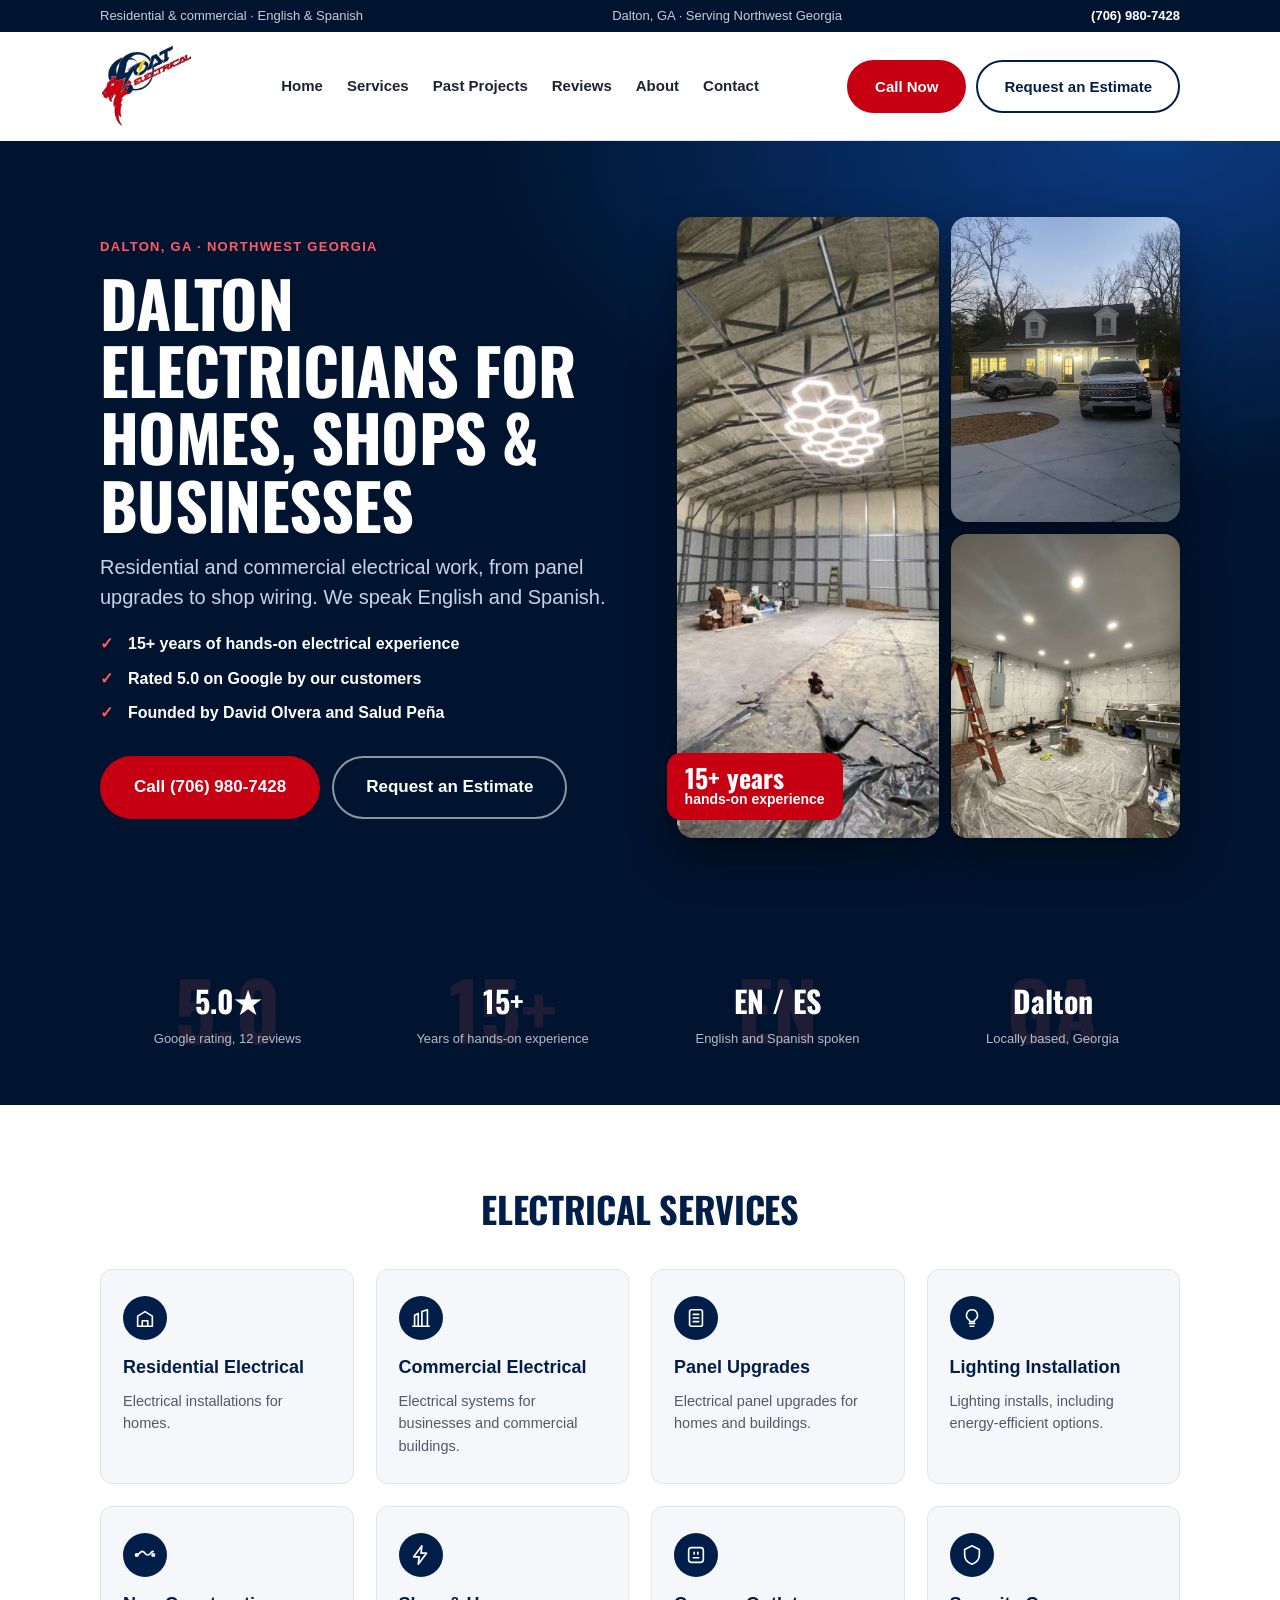
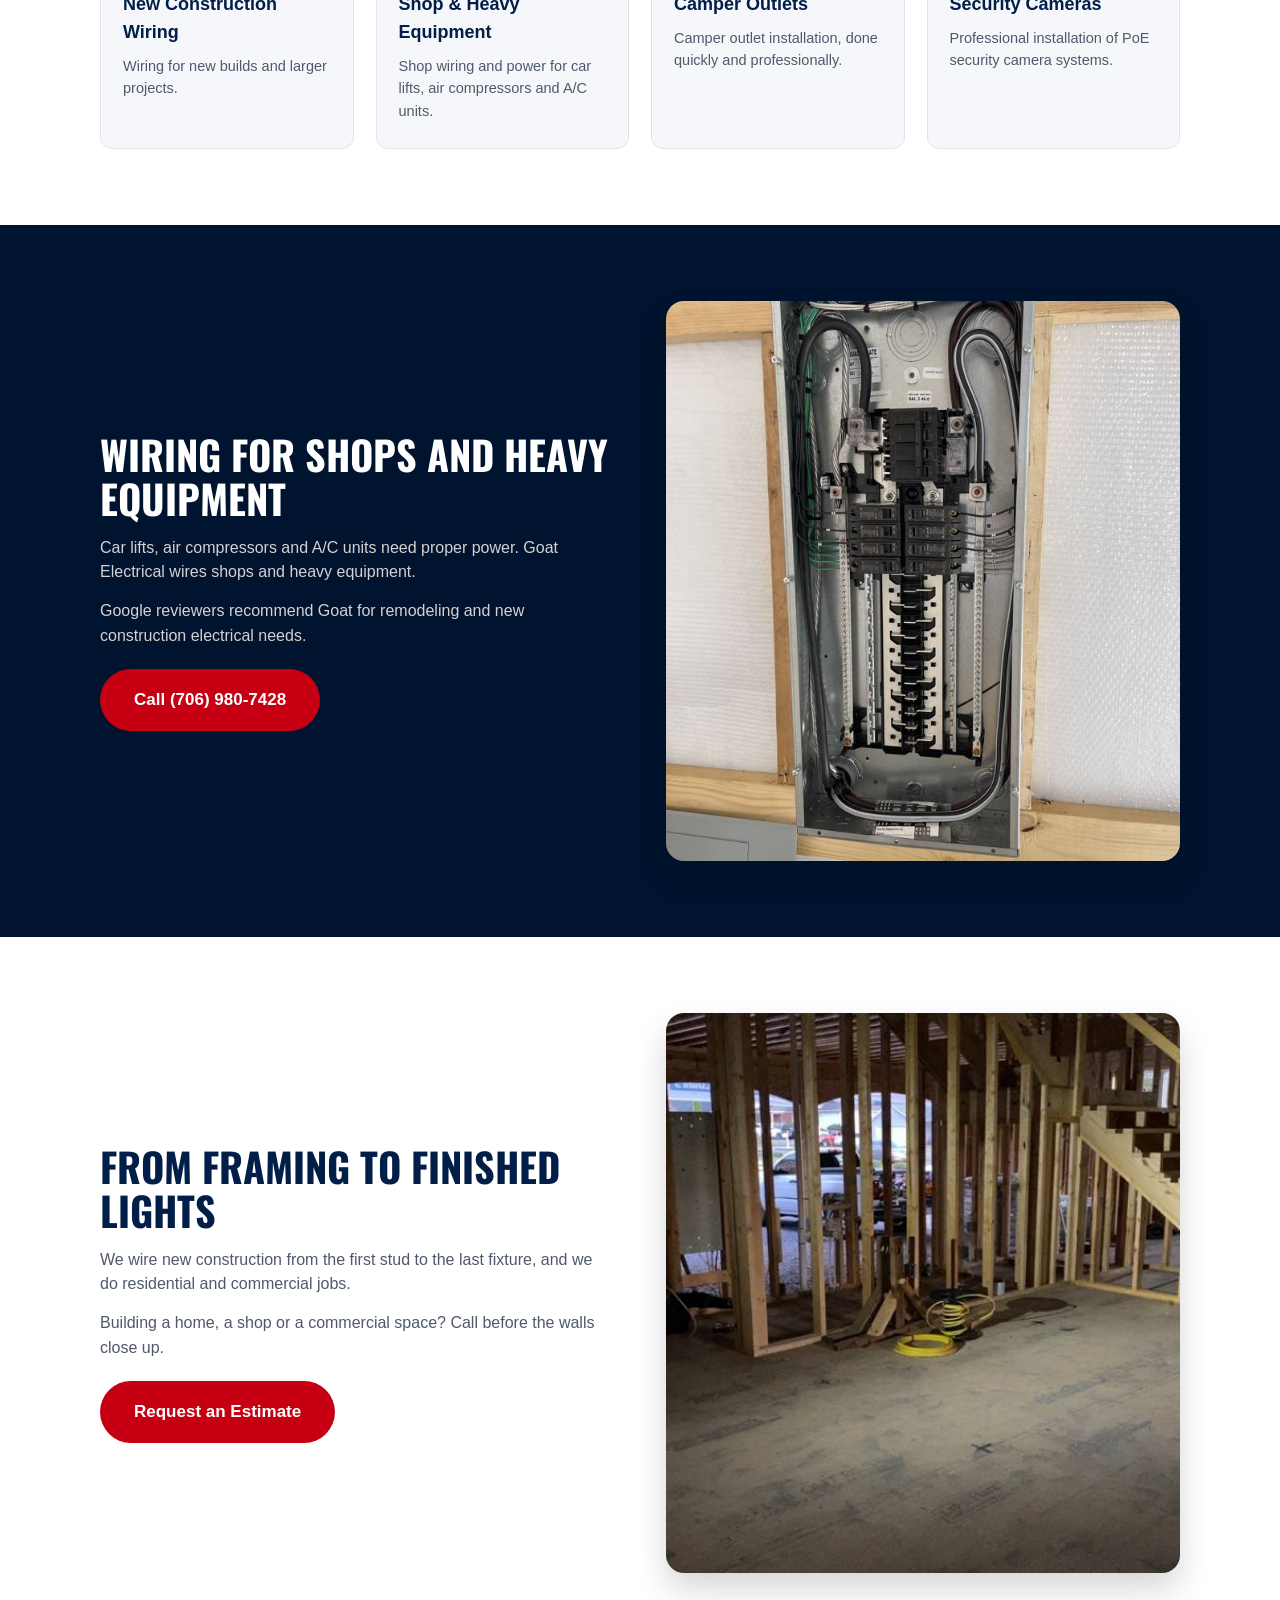
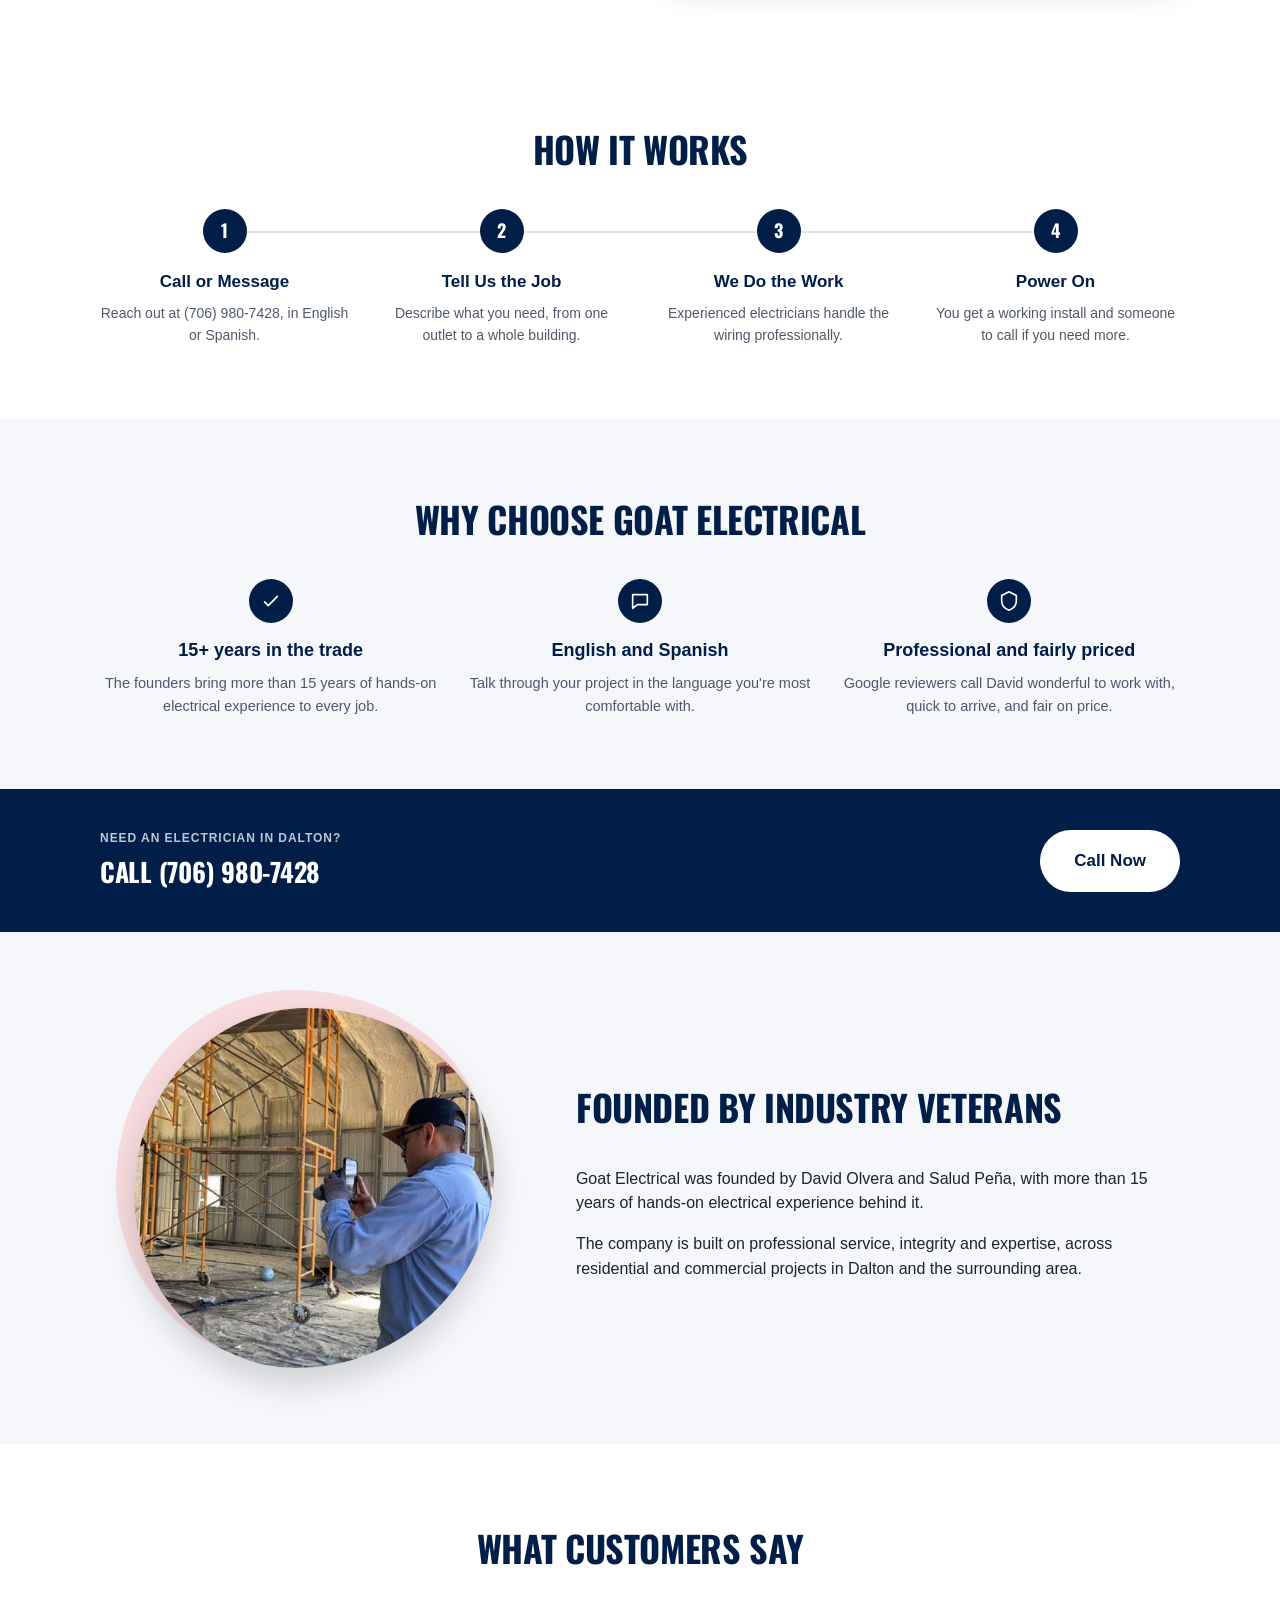
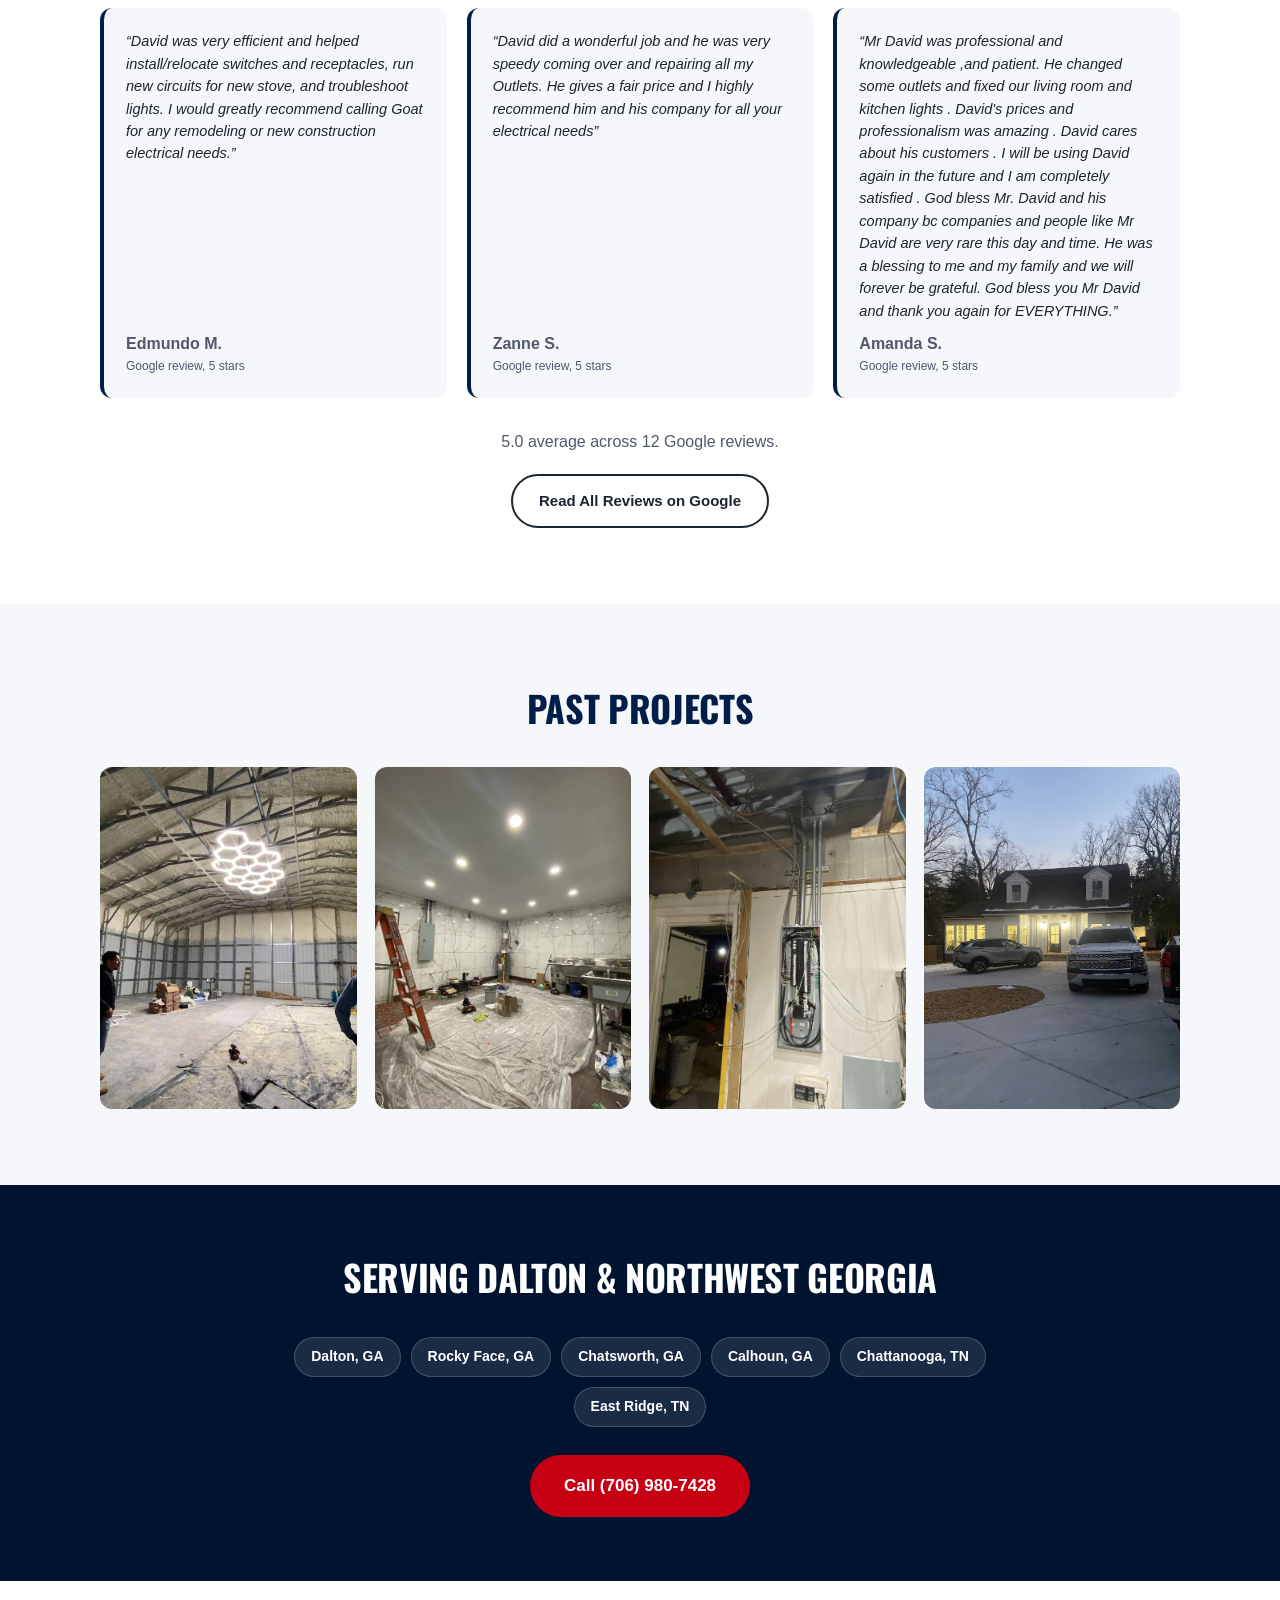
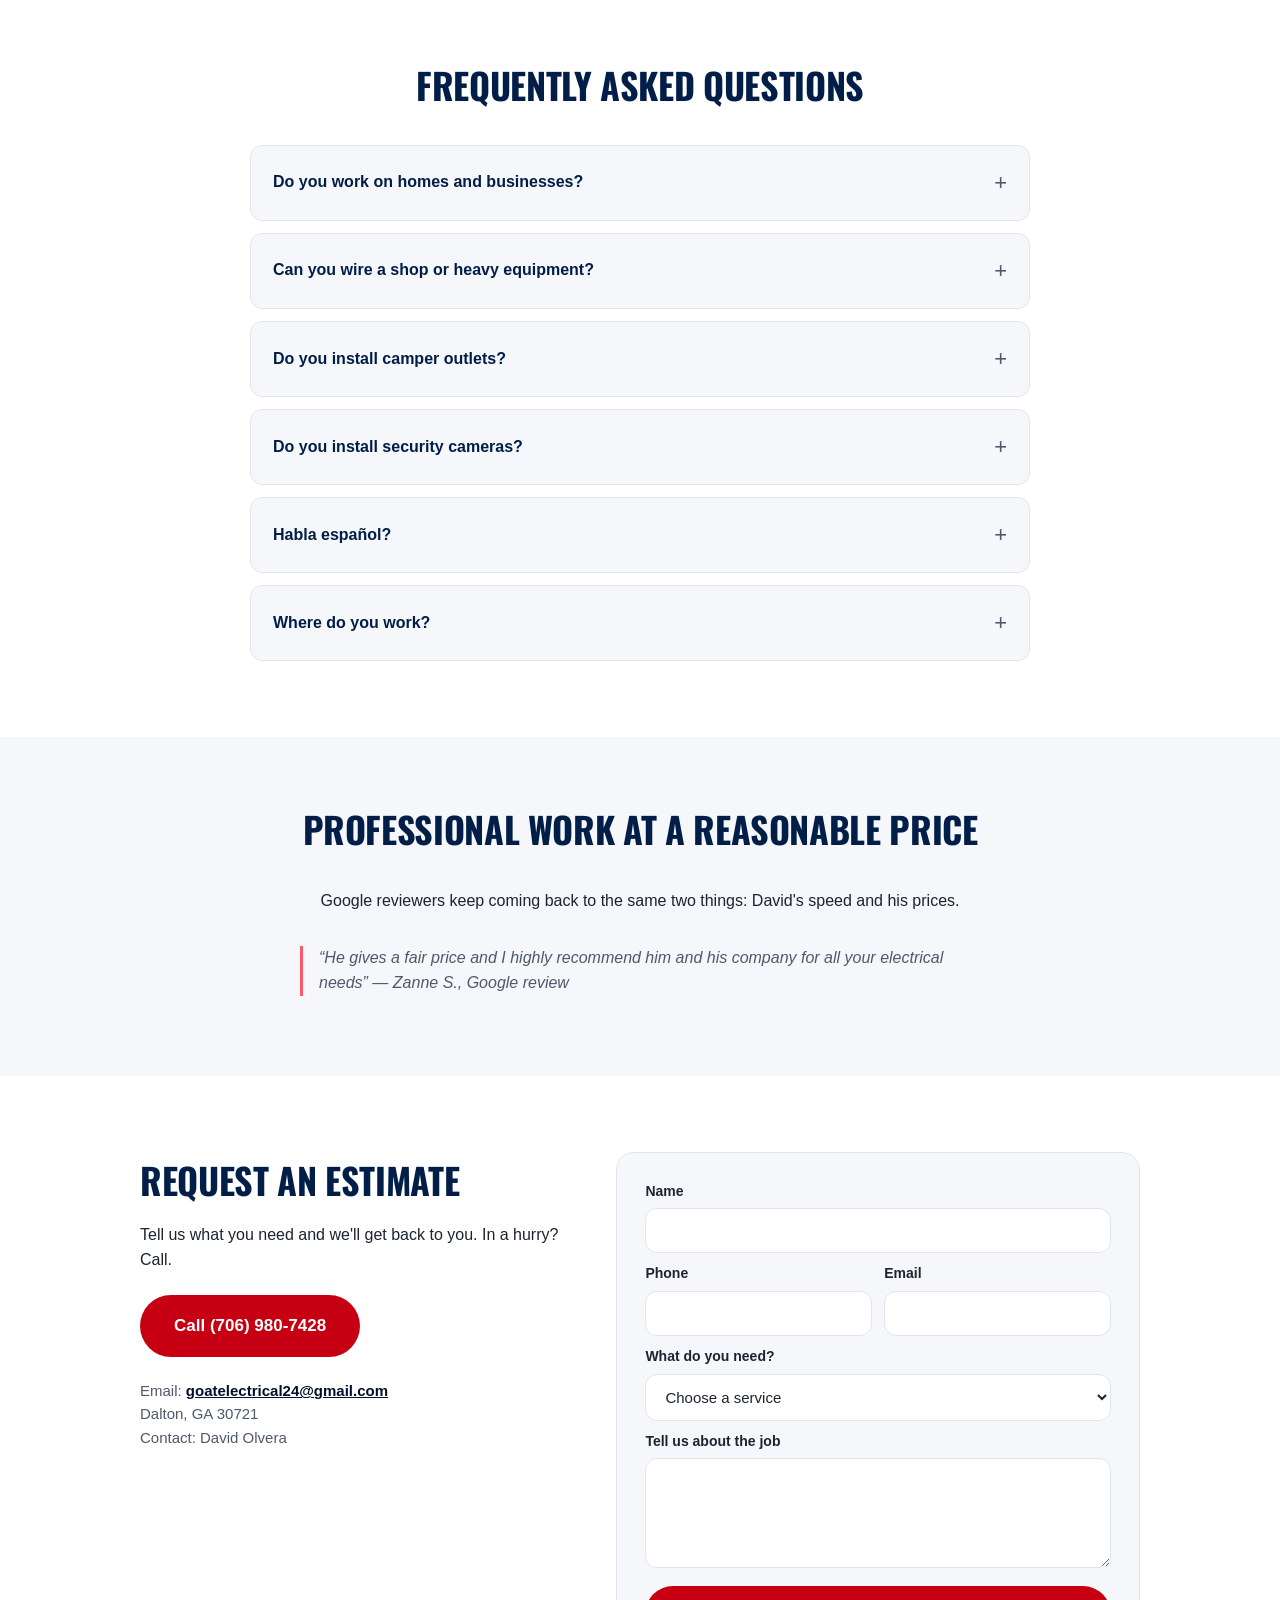
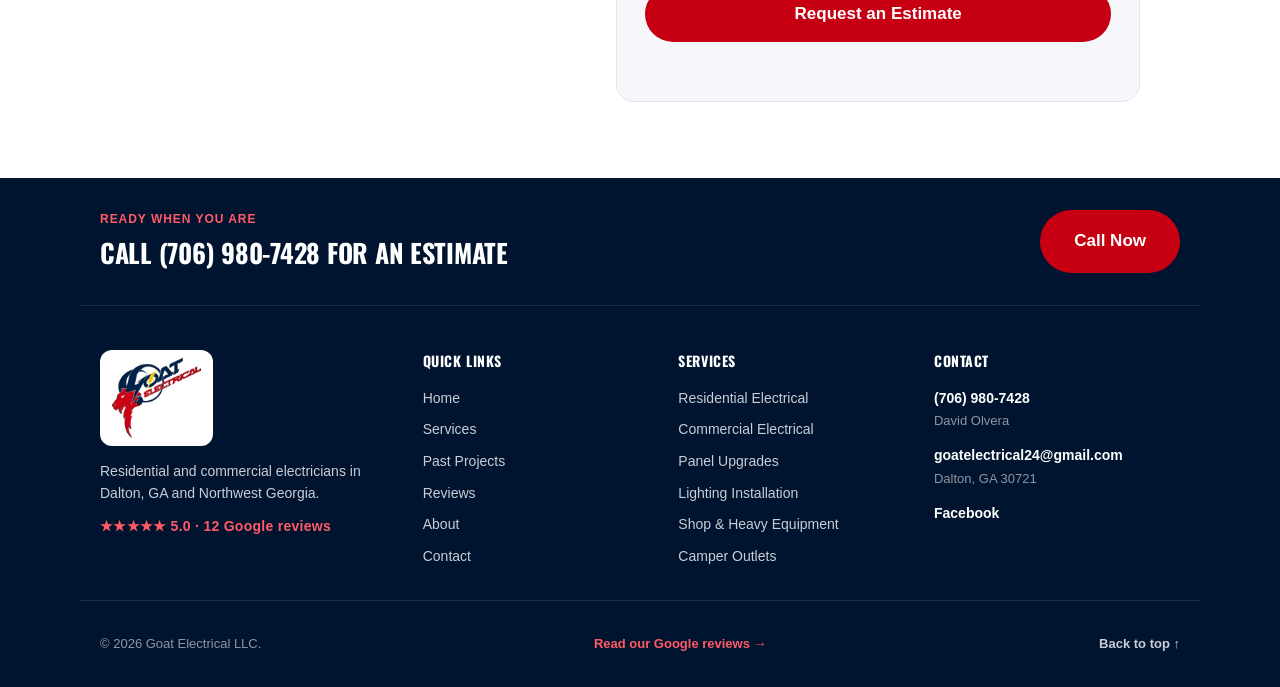
==== commit fb8237e4: "Remove white background from logo Convert logo to PNG with alpha transparency (color-decontaminated " ====
--- a/index.src.html
+++ b/index.src.html
@@ -56,7 +56,7 @@
   </div>
   <div class="wrap main-nav">
     <a class="logo" href="#main" aria-label="Goat Electrical, home">
-      <img src="assets/logo.jpg" width="520" height="469" alt="Goat Electrical logo">
+      <img src="assets/logo.png" width="520" height="469" alt="Goat Electrical logo">
     </a>
     <nav aria-label="Primary">
       <ul class="nav-links">
@@ -441,7 +441,7 @@
 
   <div class="wrap footer-grid">
     <div class="footer-col footer-brand">
-      <div class="footer-logo"><img src="assets/logo.jpg" width="520" height="469" alt="Goat Electrical logo"></div>
+      <div class="footer-logo"><img src="assets/logo.png" width="520" height="469" alt="Goat Electrical logo"></div>
       <p>Residential and commercial electricians in Dalton, GA and Northwest Georgia.</p>
       <p class="footer-rating"><a href="https://share.google/ODbseLO0ahwHXa8di" target="_blank" rel="noopener">&#9733;&#9733;&#9733;&#9733;&#9733; 5.0 &middot; 12 Google reviews</a></p>
     </div>
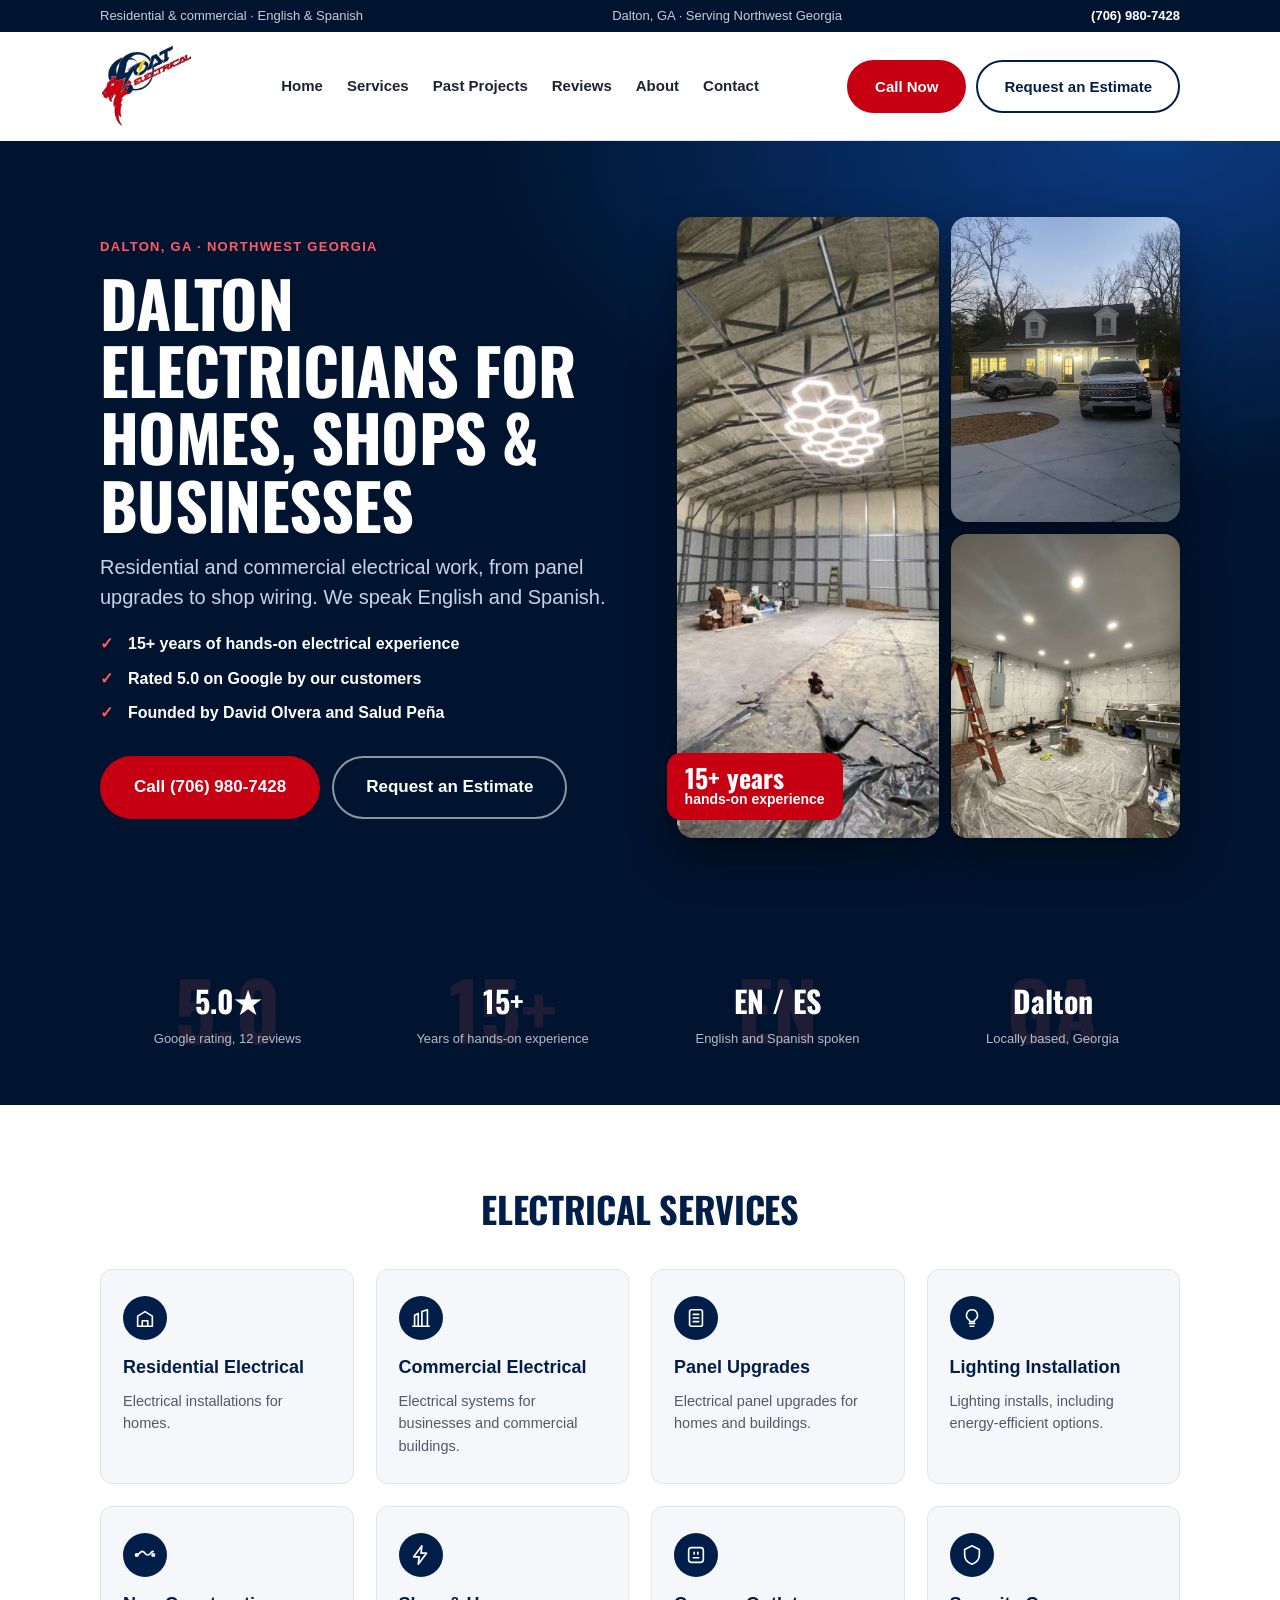
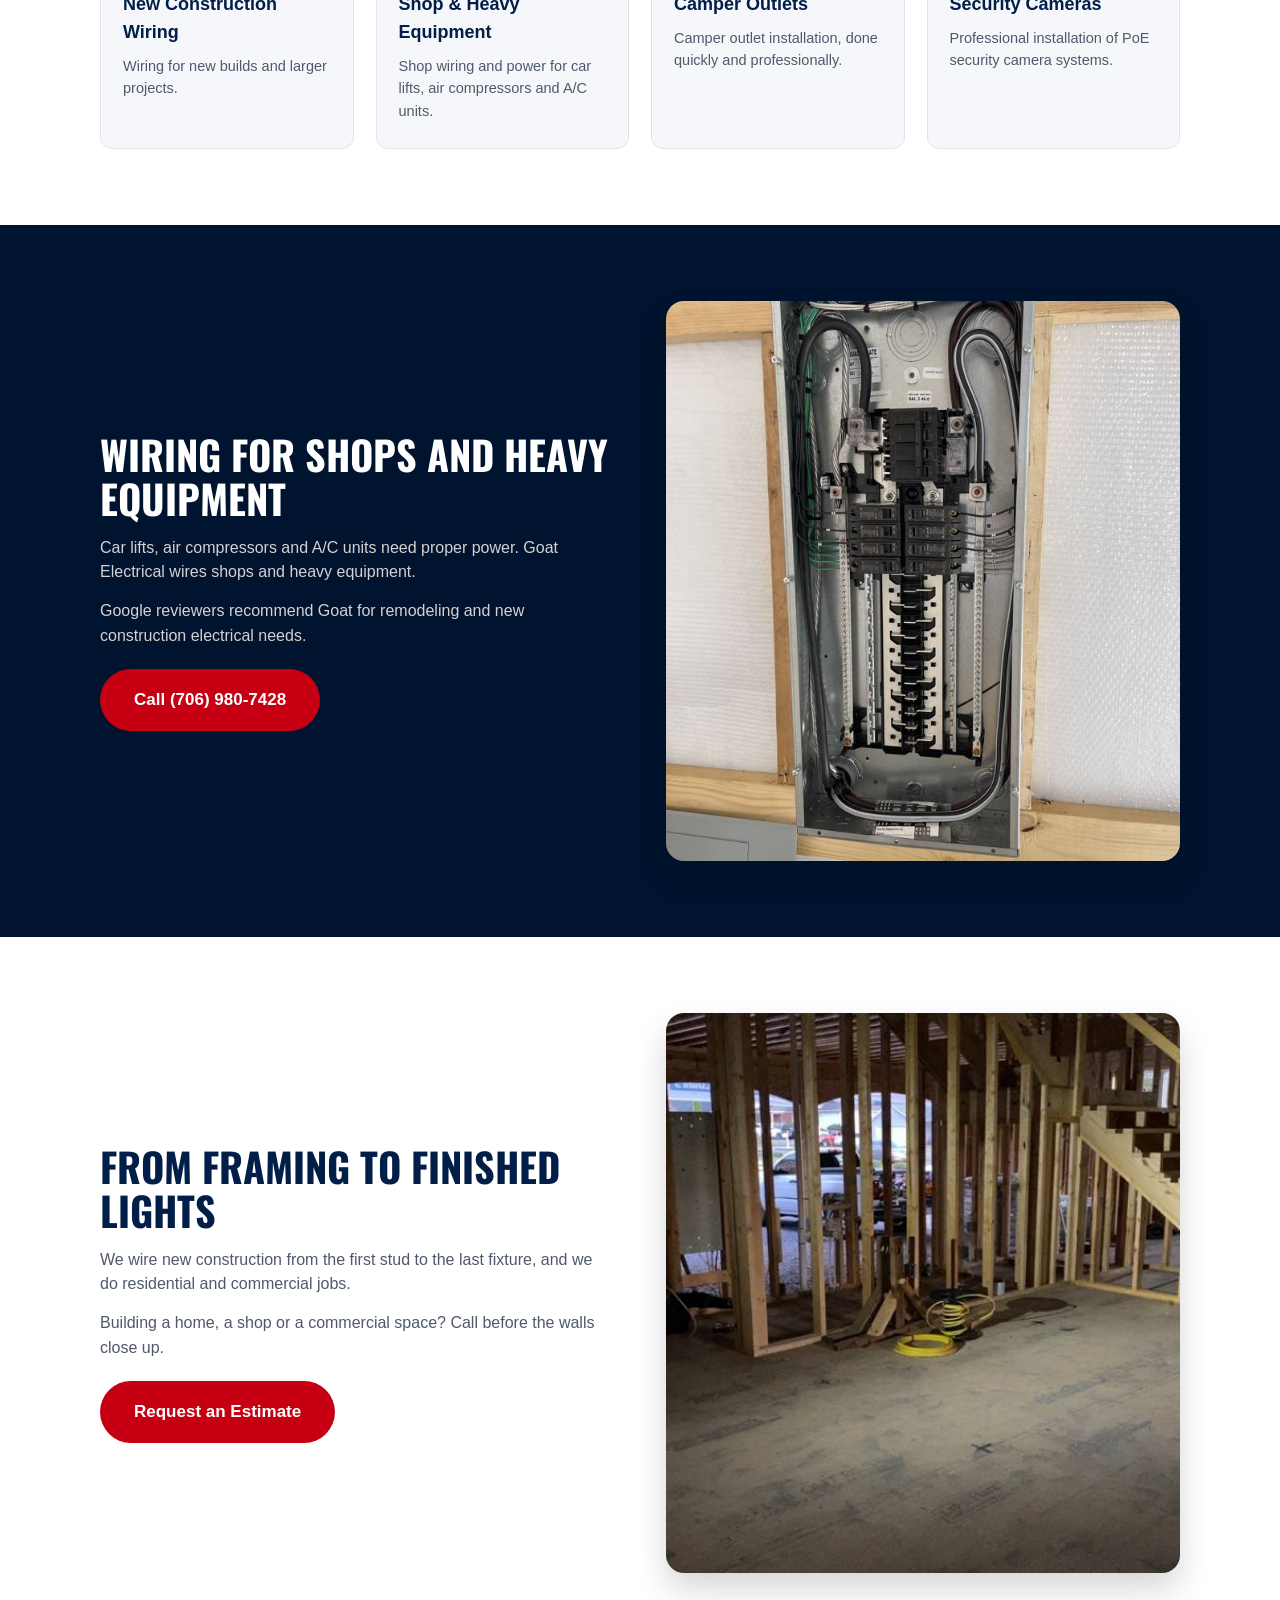
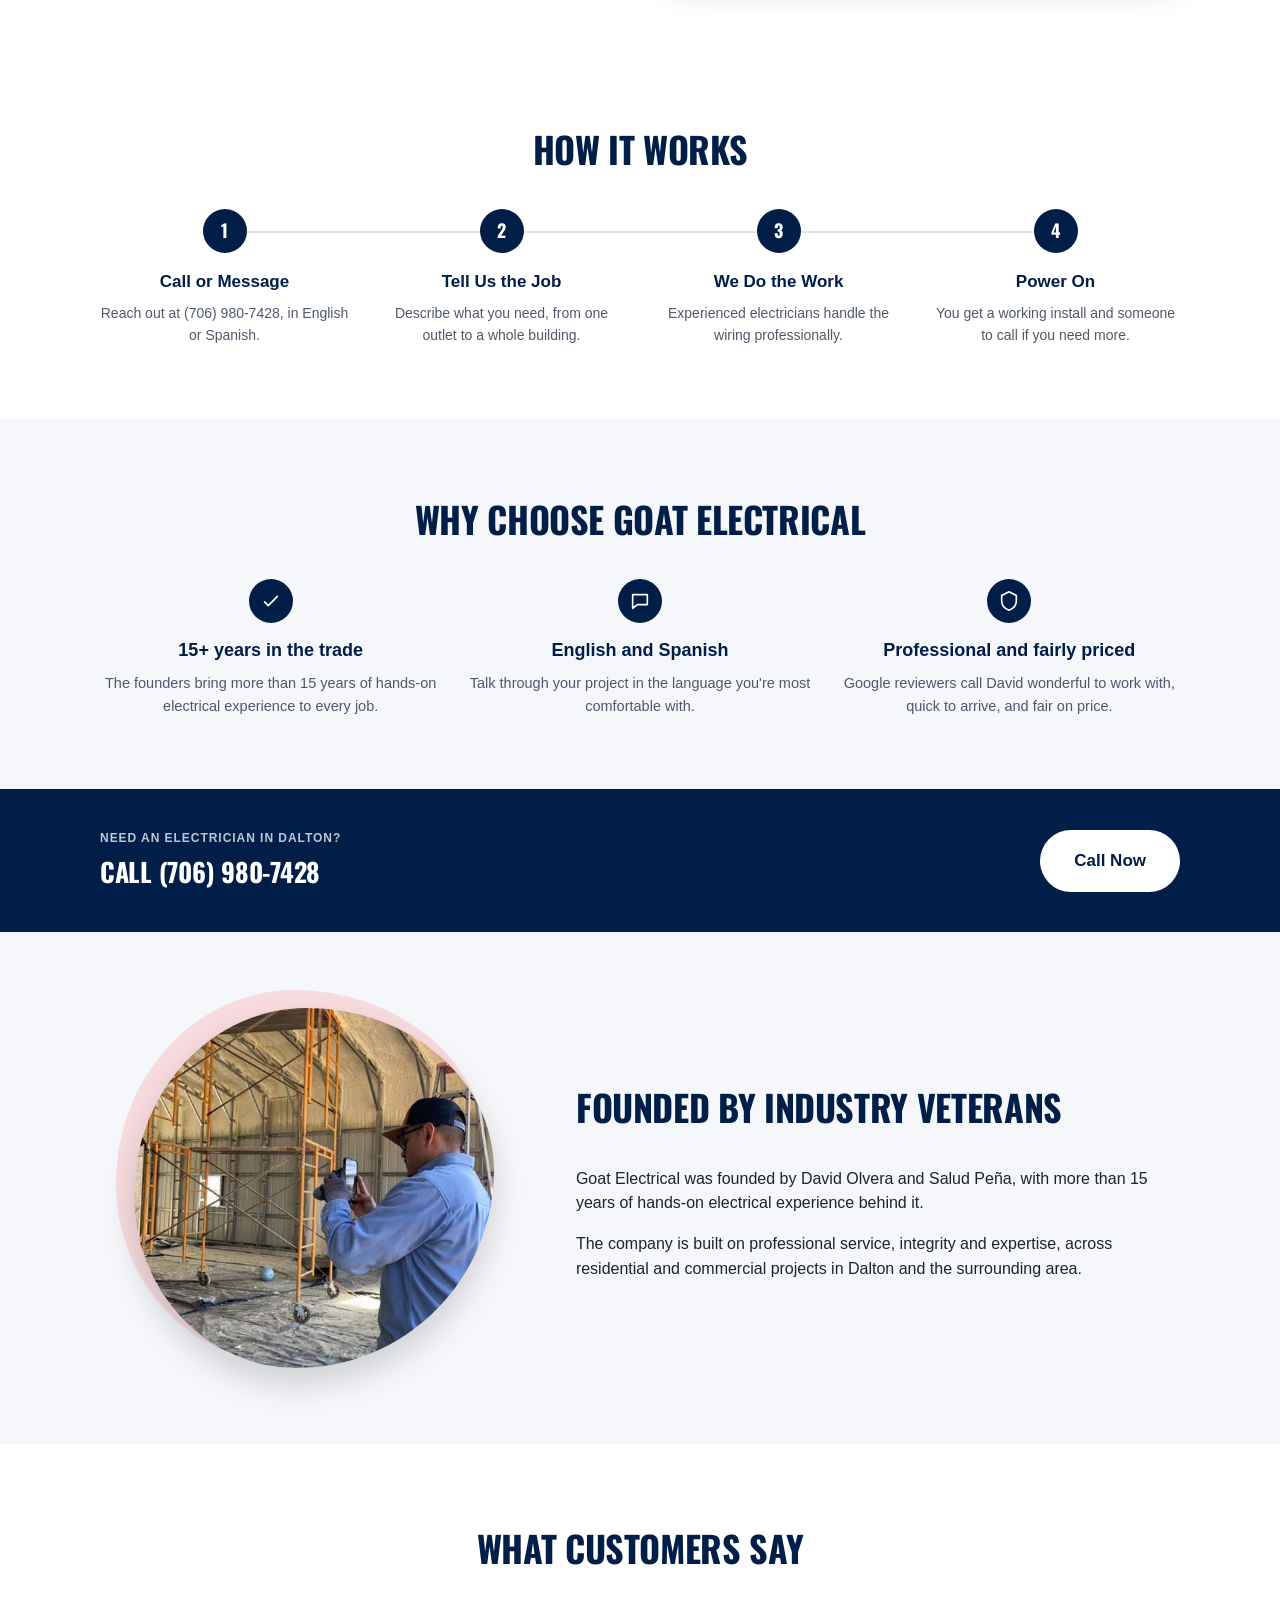
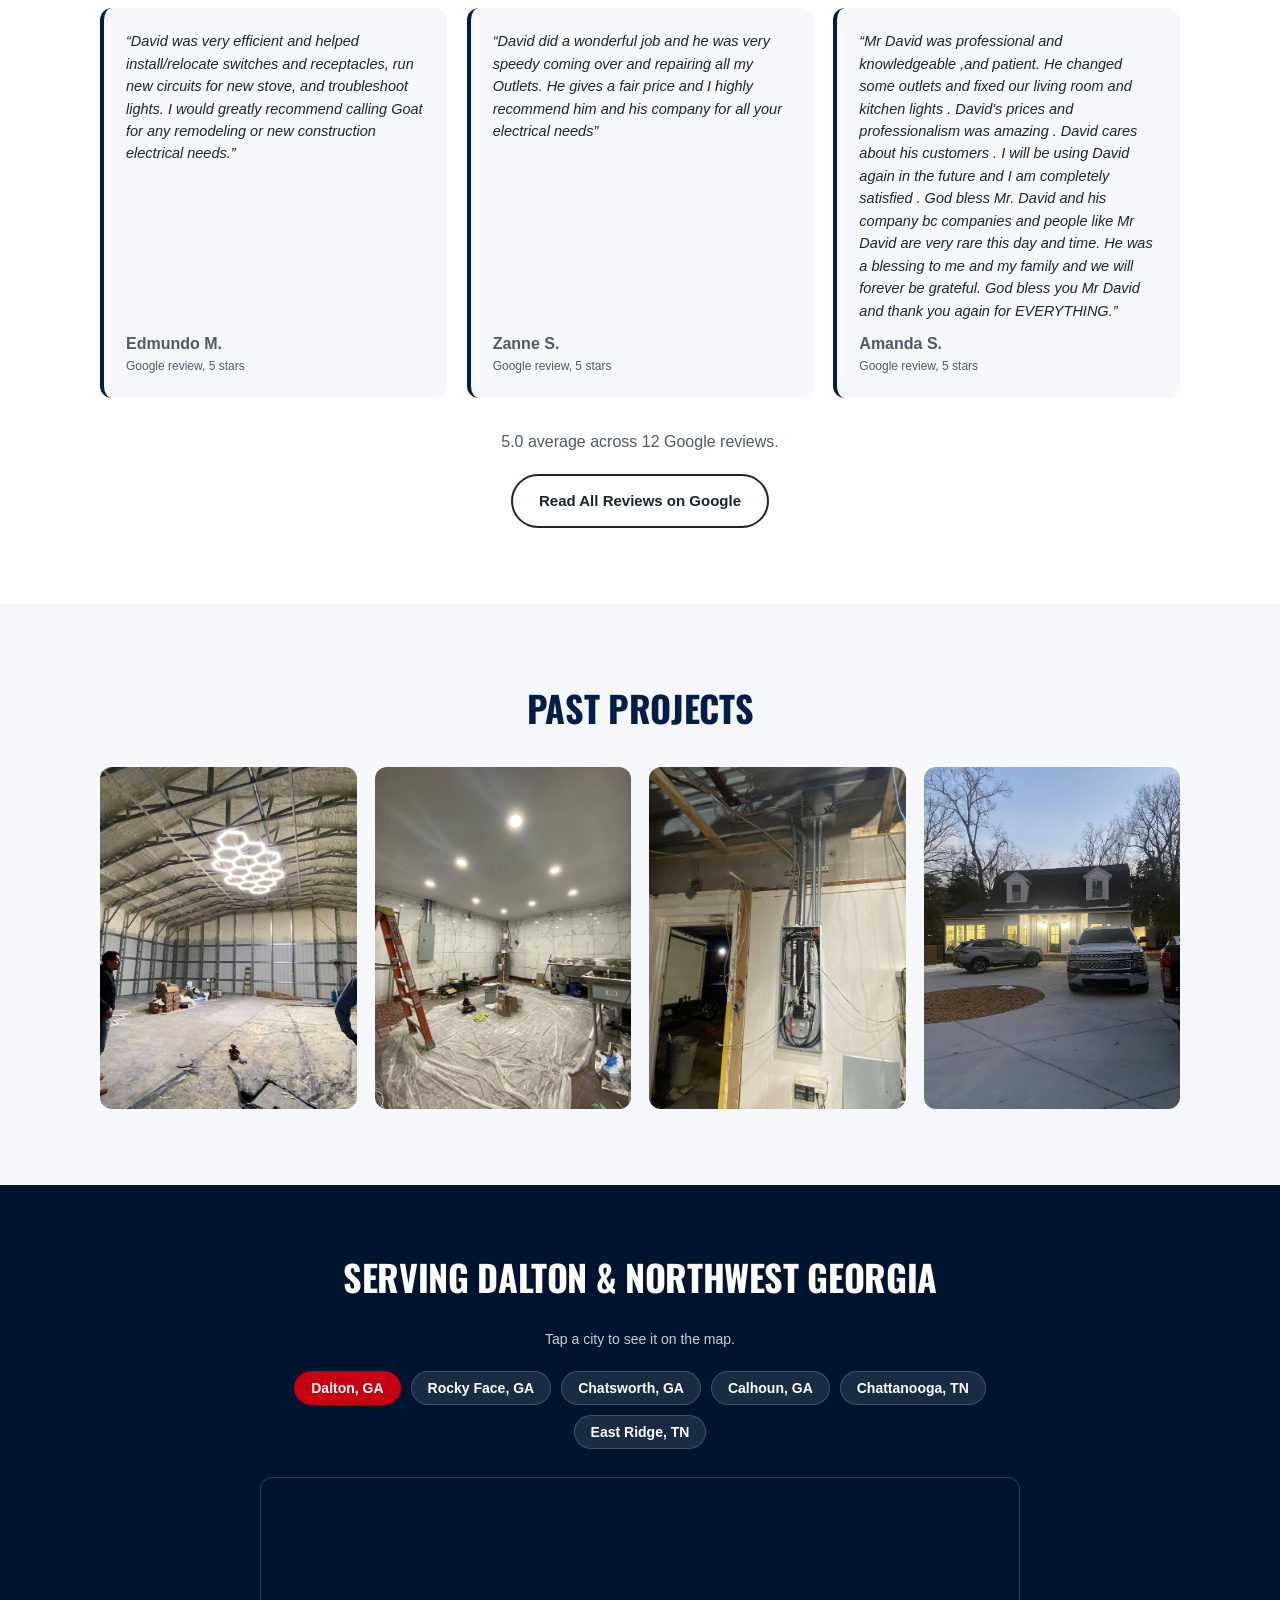
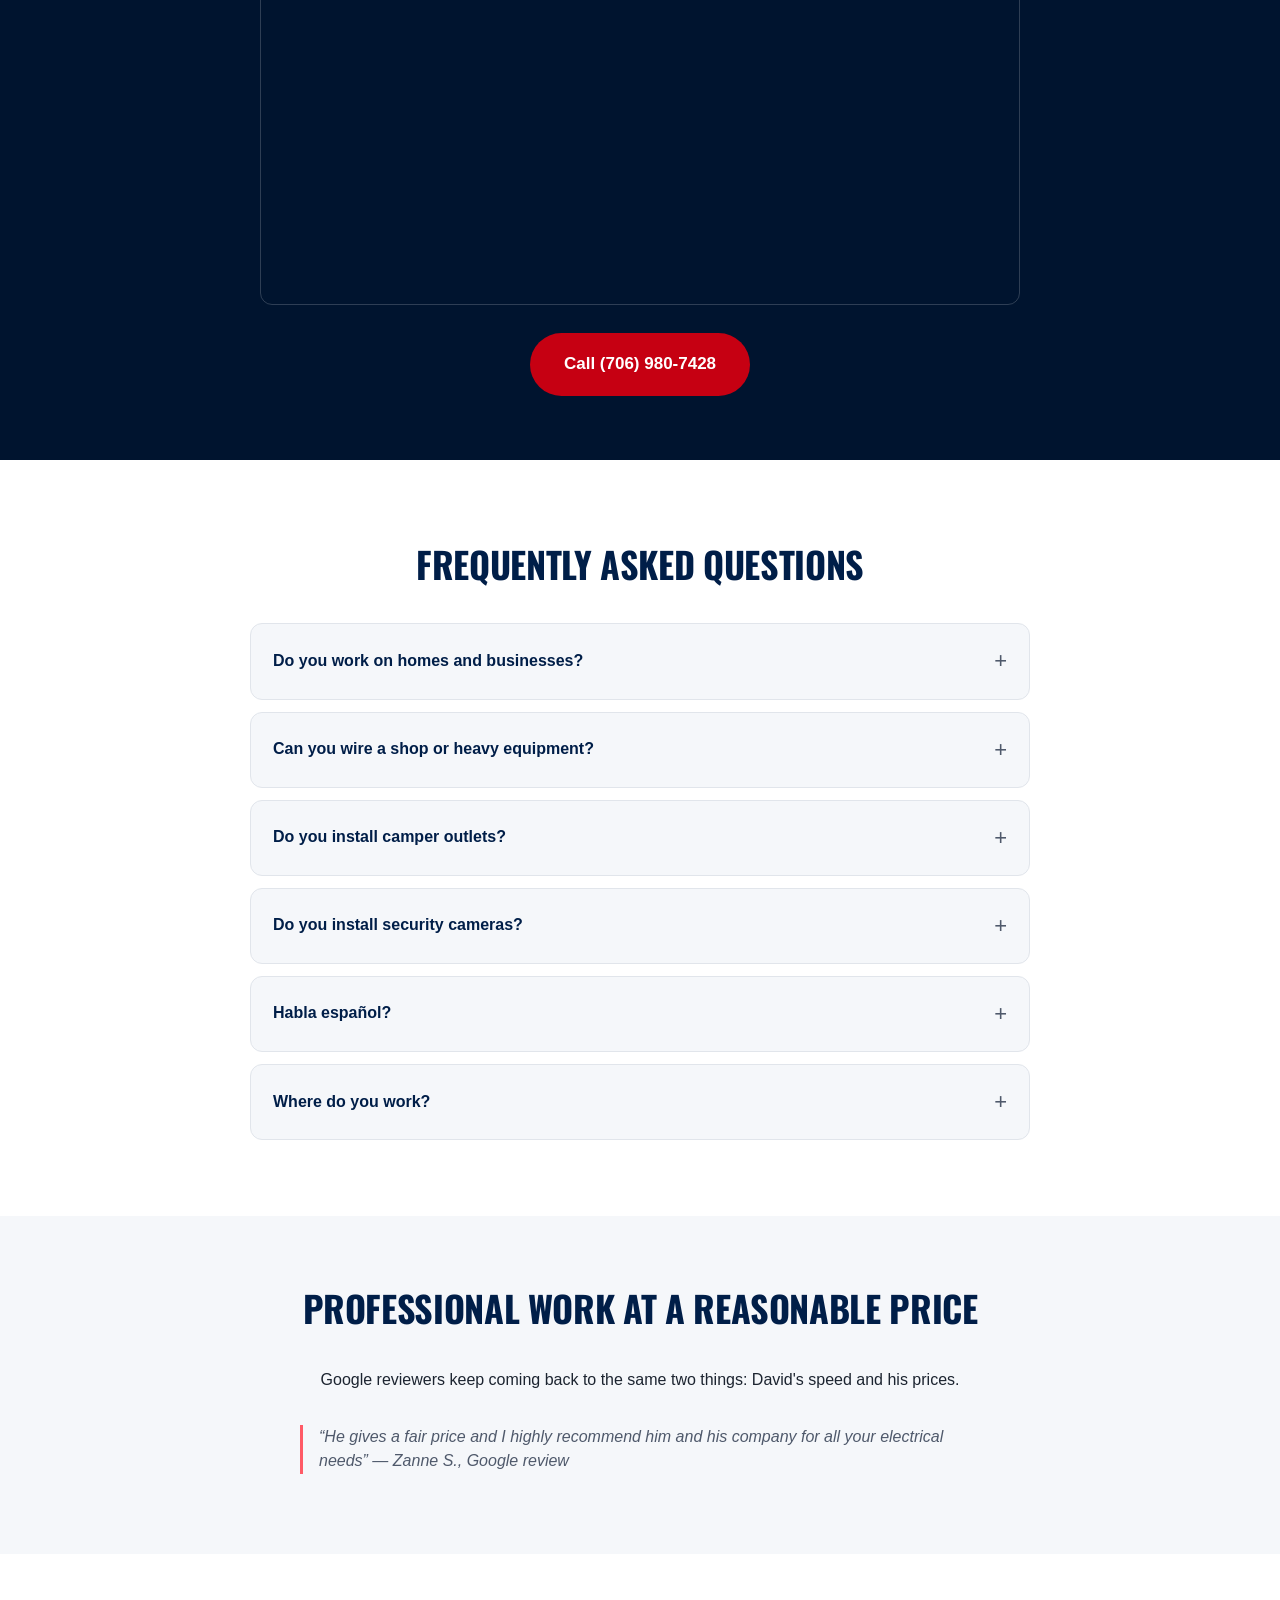
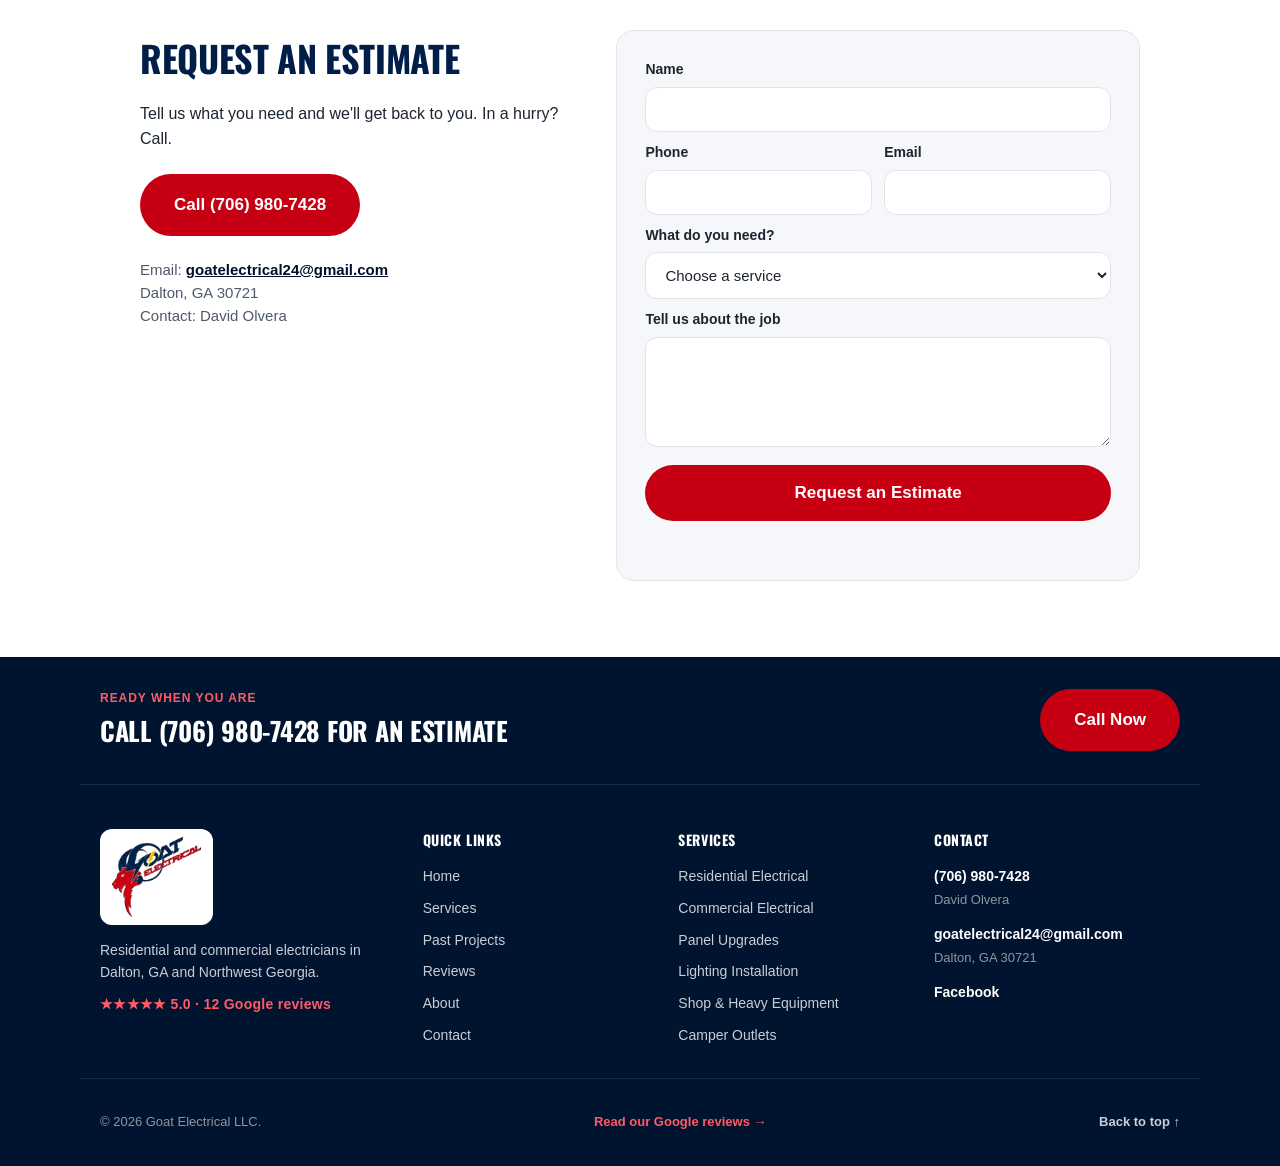
==== commit 5037b7e4: "Add interactive map to service area section Each city in the area list is now a button; clicking it " ====
--- a/index.src.html
+++ b/index.src.html
@@ -330,14 +330,18 @@
   <section id="service-area" class="service-area">
     <div class="wrap">
       <h2 class="reveal">Serving Dalton &amp; Northwest Georgia</h2>
-      <ul class="area-list">
-        <li>Dalton, GA</li>
-        <li>Rocky Face, GA</li>
-        <li>Chatsworth, GA</li>
-        <li>Calhoun, GA</li>
-        <li>Chattanooga, TN</li>
-        <li>East Ridge, TN</li>
+      <p class="area-hint reveal">Tap a city to see it on the map.</p>
+      <ul class="area-list" id="area-list">
+        <li><button type="button" class="area-btn is-active" data-area="Dalton, GA" aria-pressed="true">Dalton, GA</button></li>
+        <li><button type="button" class="area-btn" data-area="Rocky Face, GA" aria-pressed="false">Rocky Face, GA</button></li>
+        <li><button type="button" class="area-btn" data-area="Chatsworth, GA" aria-pressed="false">Chatsworth, GA</button></li>
+        <li><button type="button" class="area-btn" data-area="Calhoun, GA" aria-pressed="false">Calhoun, GA</button></li>
+        <li><button type="button" class="area-btn" data-area="Chattanooga, TN" aria-pressed="false">Chattanooga, TN</button></li>
+        <li><button type="button" class="area-btn" data-area="East Ridge, TN" aria-pressed="false">East Ridge, TN</button></li>
       </ul>
+      <div class="area-map reveal">
+        <iframe id="area-map-frame" title="Map of Goat Electrical's service area" loading="lazy" referrerpolicy="no-referrer-when-downgrade" src="https://www.google.com/maps?q=Dalton%2C%20GA&output=embed"></iframe>
+      </div>
       <a class="btn btn-accent btn-lg" href="tel:+17069807428">Call (706) 980-7428</a>
     </div>
   </section>
@@ -519,6 +523,17 @@
   menuToggle.addEventListener('click', function () { setMenu(!mobileMenu.classList.contains('is-open')); });
   mobileMenu.addEventListener('click', function (e) { if (e.target.tagName === 'A') { setMenu(false); } });
   window.addEventListener('resize', function () { if (window.innerWidth > 860) { setMenu(false); } });
+
+  var areaButtons = document.querySelectorAll('.area-btn');
+  var areaMapFrame = document.getElementById('area-map-frame');
+  areaButtons.forEach(function (btn) {
+    btn.addEventListener('click', function () {
+      areaButtons.forEach(function (b) { b.classList.remove('is-active'); b.setAttribute('aria-pressed', 'false'); });
+      btn.classList.add('is-active');
+      btn.setAttribute('aria-pressed', 'true');
+      areaMapFrame.src = 'https://www.google.com/maps?q=' + encodeURIComponent(btn.dataset.area) + '&output=embed';
+    });
+  });
 
   var header = document.getElementById('site-header');
   var onScroll = function () { header.classList.toggle('is-scrolled', window.scrollY > 12); };
--- a/styles.css
+++ b/styles.css
@@ -622,6 +622,13 @@
 .services-grid.four { grid-template-columns: repeat(4, 1fr); }
 @media (max-width: 1000px) { .services-grid.four { grid-template-columns: repeat(2, 1fr); } }
 @media (max-width: 560px) { .services-grid.four { grid-template-columns: 1fr; } }
+.area-hint { color: #c9cdd6; font-size: 14px; margin: -8px 0 20px; }
 .area-list { display: flex; flex-wrap: wrap; gap: 10px; justify-content: center; list-style: none; margin: 0 auto 28px; padding: 0; max-width: 760px; }
-.area-list li { background: rgba(255,255,255,.1); border: 1px solid rgba(255,255,255,.18); border-radius: 999px; padding: 8px 16px; font-weight: 600; font-size: 14px; color: #fff; }
+.area-list li { display: contents; }
+.area-btn { background: rgba(255,255,255,.1); border: 1px solid rgba(255,255,255,.18); border-radius: 999px; padding: 8px 16px; font-weight: 600; font-size: 14px; font-family: inherit; color: #fff; cursor: pointer; transition: background .15s ease, border-color .15s ease; }
+.area-btn:hover { background: rgba(255,255,255,.18); }
+.area-btn.is-active { background: #c60012; border-color: #c60012; }
+.area-btn:focus-visible { outline: 2px solid #fff; outline-offset: 2px; }
+.area-map { max-width: 760px; margin: 0 auto 28px; border-radius: 12px; overflow: hidden; border: 1px solid rgba(255,255,255,.18); }
+.area-map iframe { display: block; width: 100%; aspect-ratio: 16 / 9; border: 0; }
 .gallery-grid.g4 { grid-template-columns: repeat(4, 1fr); }
